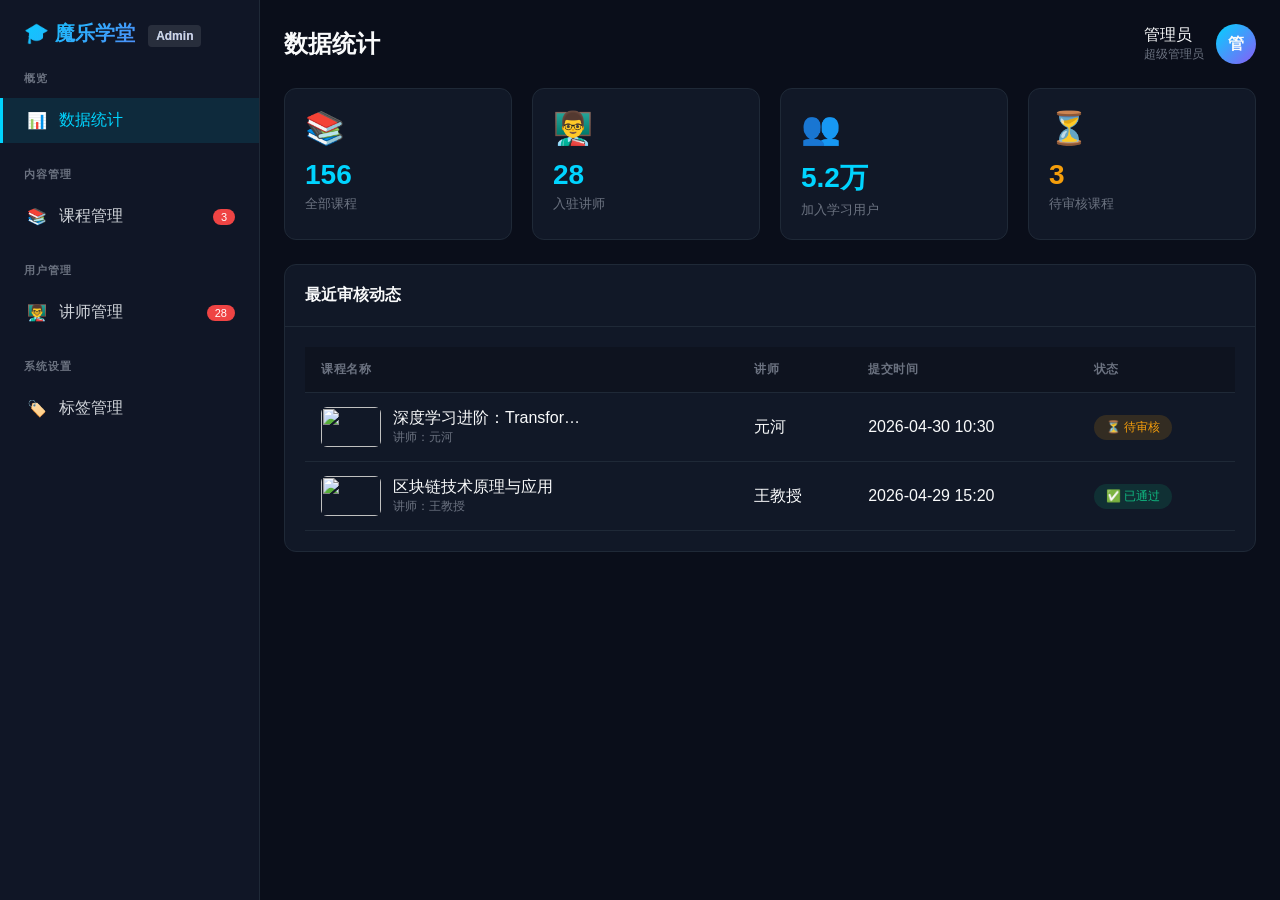
==== admin.html @ 88fbdd55 "Add files via upload" ====
<!DOCTYPE html>
<html lang="zh-CN">
<head>
    <meta charset="UTF-8">
    <meta name="viewport" content="width=device-width, initial-scale=1.0">
    <title>魔乐学堂 - 后台管理系统</title>
    <style>
        :root {
            --dark-bg: #0a0e1a;
            --dark-card: #111827;
            --dark-border: #1f2937;
            --text-primary: #f9fafb;
            --text-secondary: #d1d5db;
            --text-muted: #6b7280;
            --primary-color: #00d4ff;
            --gradient-primary: linear-gradient(135deg, #00d4ff 0%, #8b5cf6 100%);
            --danger-color: #ef4444;
            --warning-color: #f59e0b;
            --success-color: #10b981;
        }

        * { margin: 0; padding: 0; box-sizing: border-box; }
        body { font-family: -apple-system, BlinkMacSystemFont, 'Segoe UI', Roboto, sans-serif; background: var(--dark-bg); color: var(--text-primary); min-height: 100vh; }

        .admin-layout { display: flex; min-height: 100vh; }
        .sidebar { width: 260px; background: rgba(17, 24, 39, 0.95); border-right: 1px solid var(--dark-border); padding: 20px 0; position: fixed; height: 100vh; overflow-y: auto; }
        .logo { font-size: 20px; font-weight: 700; background: var(--gradient-primary); -webkit-background-clip: text; -webkit-text-fill-color: transparent; padding: 0 24px; margin-bottom: 24px; }
        .logo span { font-size: 12px; background: rgba(255, 255, 255, 0.1); padding: 4px 8px; border-radius: 4px; margin-left: 8px; -webkit-text-fill-color: var(--text-secondary); }

        .nav-section { margin-bottom: 24px; }
        .nav-title { font-size: 11px; font-weight: 600; color: var(--text-muted); text-transform: uppercase; letter-spacing: 1px; padding: 0 24px; margin-bottom: 12px; }
        .nav-item { display: flex; align-items: center; gap: 12px; padding: 12px 24px; color: var(--text-secondary); cursor: pointer; transition: all 0.3s; border-left: 3px solid transparent; }
        .nav-item:hover { background: rgba(0, 212, 255, 0.05); color: var(--primary-color); }
        .nav-item.active { background: rgba(0, 212, 255, 0.1); color: var(--primary-color); border-left-color: var(--primary-color); }
        .nav-item .badge { background: var(--danger-color); color: #fff; font-size: 11px; padding: 2px 8px; border-radius: 10px; margin-left: auto; }

        .main-content { flex: 1; margin-left: 260px; padding: 24px; }
        .admin-header { display: flex; justify-content: space-between; align-items: center; margin-bottom: 24px; flex-wrap: wrap; gap: 16px; }
        .page-title { font-size: 24px; font-weight: 600; }
        .admin-info { display: flex; align-items: center; gap: 12px; }
        .admin-avatar { width: 40px; height: 40px; background: var(--gradient-primary); border-radius: 50%; display: flex; align-items: center; justify-content: center; font-weight: 600; }

        .card { background: var(--dark-card); border-radius: 12px; border: 1px solid var(--dark-border); overflow: hidden; margin-bottom: 24px; }
        .card-header { display: flex; justify-content: space-between; align-items: center; padding: 20px; border-bottom: 1px solid var(--dark-border); flex-wrap: wrap; gap: 16px; }
        .card-title { font-size: 16px; font-weight: 600; }

        .tabs { display: flex; gap: 4px; background: rgba(0, 0, 0, 0.2); padding: 4px; border-radius: 10px; }
        .tab { padding: 10px 20px; border-radius: 8px; font-size: 14px; font-weight: 500; cursor: pointer; transition: all 0.3s; color: var(--text-secondary); }
        .tab:hover { color: var(--text-primary); }
        .tab.active { background: var(--gradient-primary); color: #fff; }

        .search-bar { display: flex; gap: 12px; margin-bottom: 20px; flex-wrap: wrap; }
        .search-input { flex: 1; min-width: 200px; display: flex; background: rgba(255, 255, 255, 0.05); border: 1px solid var(--dark-border); border-radius: 8px; padding: 10px 16px; }
        .search-input input { flex: 1; background: transparent; border: none; color: var(--text-primary); font-size: 14px; outline: none; }
        .filter-select { background: #000; border: 1px solid var(--dark-border); border-radius: 8px; padding: 10px 16px; color: var(--text-primary); font-size: 14px; cursor: pointer; min-width: 120px; }

        .table-container { overflow-x: auto; }
        table { width: 100%; border-collapse: collapse; }
        th, td { padding: 14px 16px; text-align: left; border-bottom: 1px solid var(--dark-border); }
        th { font-size: 12px; font-weight: 600; color: var(--text-muted); text-transform: uppercase; letter-spacing: 0.5px; background: rgba(0, 0, 0, 0.2); }
        tr:hover { background: rgba(0, 212, 255, 0.03); }

        .course-info, .instructor-info { display: flex; align-items: center; gap: 12px; }
        .course-thumb, .instructor-thumb { width: 60px; height: 40px; border-radius: 6px; object-fit: cover; }
        .instructor-thumb { width: 50px; height: 50px; border-radius: 50%; }
        .course-title, .instructor-name { font-weight: 500; max-width: 200px; overflow: hidden; text-overflow: ellipsis; white-space: nowrap; }

        .status-badge { display: inline-flex; align-items: center; gap: 6px; padding: 4px 12px; border-radius: 20px; font-size: 12px; font-weight: 500; }
        .status-badge.pending { background: rgba(245, 158, 11, 0.15); color: var(--warning-color); }
        .status-badge.approved { background: rgba(16, 185, 129, 0.15); color: var(--success-color); }
        .status-badge.rejected { background: rgba(239, 68, 68, 0.15); color: var(--danger-color); }
        .status-badge.active { background: rgba(16, 185, 129, 0.15); color: var(--success-color); }
        .status-badge.inactive { background: rgba(107, 114, 128, 0.15); color: var(--text-muted); }

        .btn { padding: 8px 16px; border-radius: 6px; border: none; cursor: pointer; font-size: 13px; font-weight: 500; transition: all 0.3s; }
        .btn-primary { background: var(--gradient-primary); color: #fff; }
        .btn-success { background: rgba(16, 185, 129, 0.15); color: var(--success-color); }
        .btn-danger { background: rgba(239, 68, 68, 0.15); color: var(--danger-color); }
        .btn-secondary { background: rgba(255, 255, 255, 0.1); color: var(--text-secondary); }
        .action-btns { display: flex; gap: 8px; flex-wrap: wrap; }

        .modal-overlay { display: none; position: fixed; top: 0; left: 0; right: 0; bottom: 0; background: rgba(0, 0, 0, 0.7); backdrop-filter: blur(4px); z-index: 1000; align-items: center; justify-content: center; }
        .modal-overlay.show { display: flex; }
        .modal { background: var(--dark-card); border-radius: 16px; border: 1px solid var(--dark-border); width: 90%; max-width: 600px; max-height: 85vh; overflow-y: auto; }
        .modal-header { display: flex; justify-content: space-between; align-items: center; padding: 20px 24px; border-bottom: 1px solid var(--dark-border); }
        .modal-header h3 { font-size: 18px; font-weight: 600; }
        .modal-close { background: none; border: none; color: var(--text-muted); font-size: 20px; cursor: pointer; }
        .modal-body { padding: 24px; }
        .modal-footer { display: flex; justify-content: flex-end; gap: 12px; padding: 20px 24px; border-top: 1px solid var(--dark-border); }

        .form-group { margin-bottom: 20px; }
        .form-label { display: block; font-size: 13px; font-weight: 500; color: var(--text-secondary); margin-bottom: 8px; }
        .form-input { width: 100%; background: rgba(255, 255, 255, 0.05); border: 1px solid var(--dark-border); border-radius: 8px; padding: 12px 16px; color: var(--text-primary); font-size: 14px; }
        .form-input:focus { outline: none; border-color: var(--primary-color); }
        textarea.form-input { resize: vertical; min-height: 100px; }

        .tag { display: inline-flex; align-items: center; gap: 6px; padding: 6px 12px; background: rgba(0, 212, 255, 0.1); border: 1px solid rgba(0, 212, 255, 0.3); border-radius: 20px; font-size: 12px; color: var(--primary-color); }

        .category-tree { margin-top: 16px; }
        .category-item { padding: 12px; background: rgba(0, 0, 0, 0.2); border-radius: 8px; margin-bottom: 8px; }
        .category-header { display: flex; justify-content: space-between; align-items: center; margin-bottom: 8px; }
        .category-name { font-weight: 600; }
        .subtags-list { display: flex; flex-wrap: wrap; gap: 8px; }
        .subtag { padding: 4px 10px; background: rgba(0, 212, 255, 0.1); border-radius: 4px; font-size: 12px; cursor: pointer; }
        .add-subtag { padding: 4px 10px; border: 1px dashed var(--dark-border); border-radius: 4px; font-size: 12px; cursor: pointer; color: var(--text-muted); }

        .pagination { display: flex; justify-content: space-between; align-items: center; padding: 16px 20px; border-top: 1px solid var(--dark-border); flex-wrap: wrap; gap: 12px; }
        .pagination-btns { display: flex; gap: 8px; }
        .page-btn { padding: 8px 12px; background: rgba(255, 255, 255, 0.05); border: 1px solid var(--dark-border); border-radius: 6px; color: var(--text-secondary); cursor: pointer; }
        .page-btn.active { background: var(--gradient-primary); border-color: transparent; color: #fff; }

        .toast { position: fixed; bottom: 24px; right: 24px; padding: 16px 24px; background: var(--dark-card); border: 1px solid var(--dark-border); border-radius: 10px; display: none; z-index: 2000; }
        .toast.show { display: block; }
        .toast.success { border-color: var(--success-color); }
        .toast.error { border-color: var(--danger-color); }

        .content-section { display: none; }
        .content-section.active { display: block; }

        .searchable-select { position: relative; }
        .select-options { position: absolute; top: calc(100% + 4px); left: 0; right: 0; background: var(--dark-card); border: 1px solid var(--dark-border); border-radius: 8px; max-height: 200px; overflow-y: auto; z-index: 10; }
        .option-item { padding: 10px 16px; cursor: pointer; transition: background 0.2s; }
        .option-item:hover { background: rgba(0, 212, 255, 0.1); }

        @media (max-width: 768px) {
            .sidebar { width: 100%; position: relative; height: auto; }
            .main-content { margin-left: 0; }
            .admin-layout { flex-direction: column; }
        }
    </style>
</head>
<body>
    <div class="admin-layout">
        <aside class="sidebar">
            <div class="logo">🎓 魔乐学堂 <span>Admin</span></div>
            
            <nav class="nav-section">
                <div class="nav-title">概览</div>
                <div class="nav-item active" onclick="showSection('dashboard')"><span>📊</span><span>数据统计</span></div>
            </nav>

            <nav class="nav-section">
                <div class="nav-title">内容管理</div>
                <div class="nav-item" onclick="showSection('courses')"><span>📚</span><span>课程管理</span><span class="badge">3</span></div>
            </nav>

            <nav class="nav-section">
                <div class="nav-title">用户管理</div>
                <div class="nav-item" onclick="showSection('instructors')"><span>👨‍🏫</span><span>讲师管理</span><span class="badge">28</span></div>
            </nav>

            <nav class="nav-section">
                <div class="nav-title">系统设置</div>
                <div class="nav-item" onclick="showSection('tags')"><span>🏷️</span><span>标签管理</span></div>
            </nav>
        </aside>

        <main class="main-content">
            <header class="admin-header">
                <h1 class="page-title" id="pageTitle">数据统计</h1>
                <div class="admin-info">
                    <div>
                        <div style="font-weight: 500;">管理员</div>
                        <div style="font-size: 12px; color: var(--text-muted);">超级管理员</div>
                    </div>
                    <div class="admin-avatar">管</div>
                </div>
            </header>

            <!-- Dashboard -->
            <div class="content-section active" id="section-dashboard">
                <div style="display: grid; grid-template-columns: repeat(auto-fit, minmax(200px, 1fr)); gap: 20px; margin-bottom: 24px;">
                    <div style="background: var(--dark-card); border-radius: 12px; border: 1px solid var(--dark-border); padding: 20px;">
                        <div style="font-size: 32px; margin-bottom: 12px;">📚</div>
                        <div style="font-size: 28px; font-weight: 700; color: var(--primary-color);">156</div>
                        <div style="font-size: 13px; color: var(--text-muted); margin-top: 4px;">全部课程</div>
                    </div>
                    <div style="background: var(--dark-card); border-radius: 12px; border: 1px solid var(--dark-border); padding: 20px;">
                        <div style="font-size: 32px; margin-bottom: 12px;">👨‍🏫</div>
                        <div style="font-size: 28px; font-weight: 700; color: var(--primary-color);">28</div>
                        <div style="font-size: 13px; color: var(--text-muted); margin-top: 4px;">入驻讲师</div>
                    </div>
                    <div style="background: var(--dark-card); border-radius: 12px; border: 1px solid var(--dark-border); padding: 20px;">
                        <div style="font-size: 32px; margin-bottom: 12px;">👥</div>
                        <div style="font-size: 28px; font-weight: 700; color: var(--primary-color);">5.2万</div>
                        <div style="font-size: 13px; color: var(--text-muted); margin-top: 4px;">加入学习用户</div>
                    </div>
                    <div style="background: var(--dark-card); border-radius: 12px; border: 1px solid var(--dark-border); padding: 20px;">
                        <div style="font-size: 32px; margin-bottom: 12px;">⏳</div>
                        <div style="font-size: 28px; font-weight: 700; color: var(--warning-color);">3</div>
                        <div style="font-size: 13px; color: var(--text-muted); margin-top: 4px;">待审核课程</div>
                    </div>
                </div>

                <div class="card">
                    <div class="card-header"><h3 class="card-title">最近审核动态</h3></div>
                    <div style="padding: 20px;">
                        <div class="table-container">
                            <table>
                                <thead><tr><th>课程名称</th><th>讲师</th><th>提交时间</th><th>状态</th></tr></thead>
                                <tbody>
                                    <tr>
                                        <td><div class="course-info"><img src="https://images.unsplash.com/photo-1677442136019-21780ecad903?w=120&h=80&fit=crop" class="course-thumb"><div><div class="course-title">深度学习进阶：Transformer架构详解</div><div style="font-size: 12px; color: var(--text-muted);">讲师：元河</div></div></div></td>
                                        <td>元河</td><td>2026-04-30 10:30</td><td><span class="status-badge pending">⏳ 待审核</span></td>
                                    </tr>
                                    <tr>
                                        <td><div class="course-info"><img src="https://images.unsplash.com/photo-1526374965328-7f61d4dc18c5?w=120&h=80&fit=crop" class="course-thumb"><div><div class="course-title">区块链技术原理与应用</div><div style="font-size: 12px; color: var(--text-muted);">讲师：王教授</div></div></div></td>
                                        <td>王教授</td><td>2026-04-29 15:20</td><td><span class="status-badge approved">✅ 已通过</span></td>
                                    </tr>
                                </tbody>
                            </table>
                        </div>
                    </div>
                </div>
            </div>

            <!-- Courses Management with Review -->
            <div class="content-section" id="section-courses">
                <div class="card">
                    <div class="card-header">
                        <h3 class="card-title">课程管理</h3>
                        <div class="tabs">
                            <div class="tab active" onclick="switchCourseTab(this, 'all')">全部 (156)</div>
                            <div class="tab" onclick="switchCourseTab(this, 'pending')">待审核 (3)</div>
                            <div class="tab" onclick="switchCourseTab(this, 'approved')">已通过</div>
                            <div class="tab" onclick="switchCourseTab(this, 'rejected')">未通过</div>
                        </div>
                    </div>
                    <div style="padding: 20px;">
                        <div class="search-bar">
                            <div class="search-input"><input type="text" placeholder="搜索课程名称或讲师..."><span>🔍</span></div>
                            <select class="filter-select"><option>全部类型</option><option>视频课程</option><option>文本课程</option></select>
                            <select class="filter-select"><option>全部状态</option><option>待审核</option><option>已通过</option><option>已发布</option><option>已下架</option></select>
                        </div>

                        <div class="table-container">
                            <table>
                                <thead>
                                    <tr><th>课程信息</th><th>讲师</th><th>类型</th><th>价格</th><th>状态</th><th>提交/更新时间</th><th>操作</th></tr>
                                </thead>
                                <tbody id="coursesTable">
                                    <tr>
                                        <td><div class="course-info"><img src="https://images.unsplash.com/photo-1677442136019-21780ecad903?w=120&h=80&fit=crop" class="course-thumb"><div><div class="course-title">深度学习进阶：Transformer架构详解</div><div style="font-size: 12px; color: var(--text-muted);">12课时 · 约8小时</div></div></div></td>
                                        <td>元河</td><td>视频课程</td><td>¥199</td><td><span class="status-badge pending">⏳ 待审核</span></td><td>2026-04-30 10:30</td>
                                        <td>
                                            <div class="action-btns">
                                                <button class="btn btn-success" onclick="approveCourse(this)">通过</button>
                                                <button class="btn btn-danger" onclick="showRejectModal(this)">拒绝</button>
                                                <button class="btn btn-secondary" onclick="showEditCourseModal()">编辑</button>
                                            </div>
                                        </td>
                                    </tr>
                                    <tr>
                                        <td><div class="course-info"><img src="https://images.unsplash.com/photo-1639762681485-074b7f938ba0?w=120&h=80&fit=crop" class="course-thumb"><div><div class="course-title">分布式系统设计</div><div style="font-size: 12px; color: var(--text-muted);">8课时 · 约15小时</div></div></div></td>
                                        <td>王教授</td><td>视频课程</td><td>¥149</td><td><span class="status-badge pending">⏳ 待审核</span></td><td>2026-04-30 09:15</td>
                                        <td>
                                            <div class="action-btns">
                                                <button class="btn btn-success" onclick="approveCourse(this)">通过</button>
                                                <button class="btn btn-danger" onclick="showRejectModal(this)">拒绝</button>
                                                <button class="btn btn-secondary" onclick="showEditCourseModal()">编辑</button>
                                            </div>
                                        </td>
                                    </tr>
                                    <tr>
                                        <td><div class="course-info"><img src="https://images.unsplash.com/photo-1526374965328-7f61d4dc18c5?w=120&h=80&fit=crop" class="course-thumb"><div><div class="course-title">区块链技术原理与应用</div><div style="font-size: 12px; color: var(--text-muted);">8课时 · 约8小时</div></div></div></td>
                                        <td>王教授</td><td>视频课程</td><td>¥99</td><td><span class="status-badge active">已发布</span></td><td>2026-04-29 15:20</td>
                                        <td>
                                            <div class="action-btns">
                                                <button class="btn btn-secondary" onclick="showEditCourseModal()">编辑</button>
                                                <button class="btn btn-danger" onclick="deleteCourse()">下架</button>
                                            </div>
                                        </td>
                                    </tr>
                                    <tr>
                                        <td><div class="course-info"><img src="https://images.unsplash.com/photo-1677442136019-21780ecad903?w=120&h=80&fit=crop" class="course-thumb"><div><div class="course-title">深度学习基础：神经网络入门到实践</div><div style="font-size: 12px; color: var(--text-muted);">12课时 · 约4小时</div></div></div></td>
                                        <td>元河</td><td>视频课程</td><td>免费</td><td><span class="status-badge active">已发布</span></td><td>2026-04-28 14:30</td>
                                        <td>
                                            <div class="action-btns">
                                                <button class="btn btn-secondary" onclick="showEditCourseModal()">编辑</button>
                                                <button class="btn btn-danger" onclick="deleteCourse()">下架</button>
                                            </div>
                                        </td>
                                    </tr>
                                    <tr>
                                        <td><div class="course-info"><img src="https://images.unsplash.com/photo-1639762681485-074b7f938ba0?w=120&h=80&fit=crop" class="course-thumb"><div><div class="course-title">智能合约开发实战</div><div style="font-size: 12px; color: var(--text-muted);">12课时 · 约12小时</div></div></div></td>
                                        <td>李明</td><td>视频课程</td><td>¥129</td><td><span class="status-badge rejected">❌ 未通过</span></td><td>2026-04-29 09:15</td>
                                        <td>
                                            <div class="action-btns">
                                                <button class="btn btn-success" onclick="approveCourse(this)">通过</button>
                                                <button class="btn btn-secondary" onclick="showEditCourseModal()">编辑</button>
                                            </div>
                                        </td>
                                    </tr>
                                    <tr>
                                        <td><div class="course-info"><img src="https://images.unsplash.com/photo-1526374965328-7f61d4dc18c5?w=120&h=80&fit=crop" class="course-thumb"><div><div class="course-title">Python机器学习实战</div><div style="font-size: 12px; color: var(--text-muted);">15课时 · 约10小时</div></div></div></td>
                                        <td>张老师</td><td>视频课程</td><td>¥169</td><td><span class="status-badge active">已发布</span></td><td>2026-04-27 16:45</td>
                                        <td>
                                            <div class="action-btns">
                                                <button class="btn btn-secondary" onclick="showEditCourseModal()">编辑</button>
                                                <button class="btn btn-danger" onclick="deleteCourse()">下架</button>
                                            </div>
                                        </td>
                                    </tr>
                                    <tr>
                                        <td><div class="course-info"><img src="https://images.unsplash.com/photo-1677442136019-21780ecad903?w=120&h=80&fit=crop" class="course-thumb"><div><div class="course-title">NLP自然语言处理入门</div><div style="font-size: 12px; color: var(--text-muted);">10课时 · 约6小时</div></div></div></td>
                                        <td>陈博士</td><td>视频课程</td><td>¥139</td><td><span class="status-badge active">已发布</span></td><td>2026-04-26 11:20</td>
                                        <td>
                                            <div class="action-btns">
                                                <button class="btn btn-secondary" onclick="showEditCourseModal()">编辑</button>
                                                <button class="btn btn-danger" onclick="deleteCourse()">下架</button>
                                            </div>
                                        </td>
                                    </tr>
                                    <tr>
                                        <td><div class="course-info"><img src="https://images.unsplash.com/photo-1639762681485-074b7f938ba0?w=120&h=80&fit=crop" class="course-thumb"><div><div class="course-title">数据挖掘与分析</div><div style="font-size: 12px; color: var(--text-muted);">8课时 · 约5小时</div></div></div></td>
                                        <td>刘教授</td><td>文本课程</td><td>¥79</td><td><span class="status-badge active">已发布</span></td><td>2026-04-25 09:30</td>
                                        <td>
                                            <div class="action-btns">
                                                <button class="btn btn-secondary" onclick="showEditCourseModal()">编辑</button>
                                                <button class="btn btn-danger" onclick="deleteCourse()">下架</button>
                                            </div>
                                        </td>
                                    </tr>
                                    <tr>
                                        <td><div class="course-info"><img src="https://images.unsplash.com/photo-1526374965328-7f61d4dc18c5?w=120&h=80&fit=crop" class="course-thumb"><div><div class="course-title">深度学习框架PyTorch详解</div><div style="font-size: 12px; color: var(--text-muted);">14课时 · 约12小时</div></div></div></td>
                                        <td>赵讲师</td><td>视频课程</td><td>¥189</td><td><span class="status-badge pending">⏳ 待审核</span></td><td>2026-04-24 14:00</td>
                                        <td>
                                            <div class="action-btns">
                                                <button class="btn btn-success" onclick="approveCourse(this)">通过</button>
                                                <button class="btn btn-danger" onclick="showRejectModal(this)">拒绝</button>
                                                <button class="btn btn-secondary" onclick="showEditCourseModal()">编辑</button>
                                            </div>
                                        </td>
                                    </tr>
                                    <tr>
                                        <td><div class="course-info"><img src="https://images.unsplash.com/photo-1677442136019-21780ecad903?w=120&h=80&fit=crop" class="course-thumb"><div><div class="course-title">计算机视觉实战：图像识别</div><div style="font-size: 12px; color: var(--text-muted);">12课时 · 约8小时</div></div></div></td>
                                        <td>孙博士</td><td>视频课程</td><td>¥159</td><td><span class="status-badge active">已发布</span></td><td>2026-04-23 10:15</td>
                                        <td>
                                            <div class="action-btns">
                                                <button class="btn btn-secondary" onclick="showEditCourseModal()">编辑</button>
                                                <button class="btn btn-danger" onclick="deleteCourse()">下架</button>
                                            </div>
                                        </td>
                                    </tr>
                                    <tr>
                                        <td><div class="course-info"><img src="https://images.unsplash.com/photo-1639762681485-074b7f938ba0?w=120&h=80&fit=crop" class="course-thumb"><div><div class="course-title">AI大模型应用开发</div><div style="font-size: 12px; color: var(--text-muted);">16课时 · 约15小时</div></div></div></td>
                                        <td>周老师</td><td>视频课程</td><td>¥229</td><td><span class="status-badge pending">⏳ 待审核</span></td><td>2026-04-22 16:30</td>
                                        <td>
                                            <div class="action-btns">
                                                <button class="btn btn-success" onclick="approveCourse(this)">通过</button>
                                                <button class="btn btn-danger" onclick="showRejectModal(this)">拒绝</button>
                                                <button class="btn btn-secondary" onclick="showEditCourseModal()">编辑</button>
                                            </div>
                                        </td>
                                    </tr>
                                    <tr>
                                        <td><div class="course-info"><img src="https://images.unsplash.com/photo-1526374965328-7f61d4dc18c5?w=120&h=80&fit=crop" class="course-thumb"><div><div class="course-title">云计算与边缘计算</div><div style="font-size: 12px; color: var(--text-muted);">10课时 · 约7小时</div></div></div></td>
                                        <td>吴教授</td><td>文本课程</td><td>¥99</td><td><span class="status-badge active">已发布</span></td><td>2026-04-21 11:45</td>
                                        <td>
                                            <div class="action-btns">
                                                <button class="btn btn-secondary" onclick="showEditCourseModal()">编辑</button>
                                                <button class="btn btn-danger" onclick="deleteCourse()">下架</button>
                                            </div>
                                        </td>
                                    </tr>
                                </tbody>
                            </table>
                        </div>

                        <div class="pagination">
                            <div style="font-size: 13px; color: var(--text-muted);">显示 1-5 条，共 156 条</div>
                            <div class="pagination-btns">
                                <button class="page-btn">«</button>
                                <button class="page-btn active">1</button>
                                <button class="page-btn">2</button>
                                <button class="page-btn">3</button>
                                <button class="page-btn">»</button>
                            </div>
                        </div>
                    </div>
                </div>
            </div>

            <!-- Instructor Management -->
            <div class="content-section" id="section-instructors">
                <div class="card">
                    <div class="card-header">
                        <h3 class="card-title">讲师管理</h3>
                        <button class="btn btn-primary" onclick="showAddInstructorModal()">+ 添加讲师</button>
                    </div>
                    <div style="padding: 20px;">
                        <div class="search-bar">
                            <div class="search-input"><input type="text" placeholder="搜索讲师名称..."><span>🔍</span></div>
                            <select class="filter-select"><option>全部状态</option><option>已认证</option><option>未认证</option></select>
                        </div>

                        <div class="table-container">
                            <table>
                                <thead>
                                    <tr><th>讲师用户名</th><th>职位</th><th>简介</th><th>课程数</th><th>学员数</th><th>总播放量</th><th>状态</th><th>操作</th></tr>
                                </thead>
                                <tbody>
                                    <tr>
                                        <td><div class="instructor-info"><div style="width: 50px; height: 50px; background: linear-gradient(135deg, #00d4ff 0%, #7c3aed 100%); border-radius: 50%; display: flex; align-items: center; justify-content: center; font-weight: 600;">元</div><div><div class="instructor-name">元河</div><div style="font-size: 12px; color: var(--text-muted);">⭐ 明星讲师</div></div></div></td>
                                        <td>北京大学人工智能研究院研究员</td><td style="max-width: 200px; overflow: hidden; text-overflow: ellipsis; white-space: nowrap;">深耕AI教育领域二十年，培养了数万名优秀AI工程师</td><td>12</td><td>4.2万</td><td>120万</td><td><span class="status-badge active">已认证</span></td>
                                        <td>
                                            <div class="action-btns">
                                                <button class="btn btn-secondary" onclick="editInstructor('元河')">编辑</button>
                                                <button class="btn btn-danger" onclick="removeInstructor('元河')">移除</button>
                                                <button class="btn btn-secondary" onclick="viewInstructorDetail()">详情</button>
                                            </div>
                                        </td>
                                    </tr>
                                    <tr>
                                        <td><div class="instructor-info"><div style="width: 50px; height: 50px; background: linear-gradient(135deg, #E74C3C 0%, #ee5a24 100%); border-radius: 50%; display: flex; align-items: center; justify-content: center; font-weight: 600;">王</div><div><div class="instructor-name">王教授</div><div style="font-size: 12px; color: var(--text-muted);">⭐ 明星讲师</div></div></div></td>
                                        <td>清华大学区块链研究中心教授</td><td style="max-width: 200px; overflow: hidden; text-overflow: ellipsis; white-space: nowrap;">主要从事区块链、分布式系统、密码学等领域的研究工作</td><td>28</td><td>5.6万</td><td>200万</td><td><span class="status-badge active">已认证</span></td>
                                        <td>
                                            <div class="action-btns">
                                                <button class="btn btn-secondary" onclick="editInstructor('王教授')">编辑</button>
                                                <button class="btn btn-danger" onclick="removeInstructor('王教授')">移除</button>
                                                <button class="btn btn-secondary" onclick="viewInstructorDetail()">详情</button>
                                            </div>
                                        </td>
                                    </tr>
                                    <tr>
                                        <td><div class="instructor-info"><div style="width: 50px; height: 50px; background: linear-gradient(135deg, #9B59B6 0%, #8e44ad 100%); border-radius: 50%; display: flex; align-items: center; justify-content: center; font-weight: 600;">李</div><div><div class="instructor-name">李明</div><div style="font-size: 12px; color: var(--text-muted);">普通讲师</div></div></div></td>
                                        <td>阿里巴巴达摩院算法专家</td><td style="max-width: 200px; overflow: hidden; text-overflow: ellipsis; white-space: nowrap;">专注于多模态学习和计算机视觉领域</td><td>15</td><td>3.2万</td><td>80万</td><td><span class="status-badge active">已认证</span></td>
                                        <td>
                                            <div class="action-btns">
                                                <button class="btn btn-secondary" onclick="editInstructor('李明')">编辑</button>
                                                <button class="btn btn-danger" onclick="removeInstructor('李明')">移除</button>
                                                <button class="btn btn-secondary" onclick="viewInstructorDetail()">详情</button>
                                            </div>
                                        </td>
                                    </tr>
                                    <tr>
                                        <td><div class="instructor-info"><div style="width: 50px; height: 50px; background: linear-gradient(135deg, #27AE60 0%, #2ecc71 100%); border-radius: 50%; display: flex; align-items: center; justify-content: center; font-weight: 600;">张</div><div><div class="instructor-name">张老师</div><div style="font-size: 12px; color: var(--text-muted);">普通讲师</div></div></div></td>
                                        <td>字节跳动AI实验室高级研究员</td><td style="max-width: 200px; overflow: hidden; text-overflow: ellipsis; white-space: nowrap;">专注于推荐系统和深度学习优化</td><td>8</td><td>2.1万</td><td>65万</td><td><span class="status-badge active">已认证</span></td>
                                        <td>
                                            <div class="action-btns">
                                                <button class="btn btn-secondary" onclick="editInstructor('张老师')">编辑</button>
                                                <button class="btn btn-danger" onclick="removeInstructor('张老师')">移除</button>
                                                <button class="btn btn-secondary" onclick="viewInstructorDetail()">详情</button>
                                            </div>
                                        </td>
                                    </tr>
                                    <tr>
                                        <td><div class="instructor-info"><div style="width: 50px; height: 50px; background: linear-gradient(135deg, #F39C12 0%, #f1c40f 100%); border-radius: 50%; display: flex; align-items: center; justify-content: center; font-weight: 600;">陈</div><div><div class="instructor-name">陈博士</div><div style="font-size: 12px; color: var(--text-muted);">⭐ 明星讲师</div></div></div></td>
                                        <td>腾讯AI Lab首席科学家</td><td style="max-width: 200px; overflow: hidden; text-overflow: ellipsis; white-space: nowrap;">在自然语言处理领域发表论文50余篇</td><td>22</td><td>4.8万</td><td>150万</td><td><span class="status-badge active">已认证</span></td>
                                        <td>
                                            <div class="action-btns">
                                                <button class="btn btn-secondary" onclick="editInstructor('陈博士')">编辑</button>
                                                <button class="btn btn-danger" onclick="removeInstructor('陈博士')">移除</button>
                                                <button class="btn btn-secondary" onclick="viewInstructorDetail()">详情</button>
                                            </div>
                                        </td>
                                    </tr>
                                    <tr>
                                        <td><div class="instructor-info"><div style="width: 50px; height: 50px; background: linear-gradient(135deg, #3498DB 0%, #2980b9 100%); border-radius: 50%; display: flex; align-items: center; justify-content: center; font-weight: 600;">刘</div><div><div class="instructor-name">刘教授</div><div style="font-size: 12px; color: var(--text-muted);">⭐ 明星讲师</div></div></div></td>
                                        <td>复旦大学计算机学院教授</td><td style="max-width: 200px; overflow: hidden; text-overflow: ellipsis; white-space: nowrap;">从事数据挖掘和机器学习研究十余年</td><td>18</td><td>3.5万</td><td>110万</td><td><span class="status-badge active">已认证</span></td>
                                        <td>
                                            <div class="action-btns">
                                                <button class="btn btn-secondary" onclick="editInstructor('刘教授')">编辑</button>
                                                <button class="btn btn-danger" onclick="removeInstructor('刘教授')">移除</button>
                                                <button class="btn btn-secondary" onclick="viewInstructorDetail()">详情</button>
                                            </div>
                                        </td>
                                    </tr>
                                    <tr>
                                        <td><div class="instructor-info"><div style="width: 50px; height: 50px; background: linear-gradient(135deg, #9B59B6 0%, #8e44ad 100%); border-radius: 50%; display: flex; align-items: center; justify-content: center; font-weight: 600;">赵</div><div><div class="instructor-name">赵讲师</div><div style="font-size: 12px; color: var(--text-muted);">普通讲师</div></div></div></td>
                                        <td>华为云AI技术专家</td><td style="max-width: 200px; overflow: hidden; text-overflow: ellipsis; white-space: nowrap;">专注于云原生AI应用开发</td><td>10</td><td>1.8万</td><td>45万</td><td><span class="status-badge active">已认证</span></td>
                                        <td>
                                            <div class="action-btns">
                                                <button class="btn btn-secondary" onclick="editInstructor('赵讲师')">编辑</button>
                                                <button class="btn btn-danger" onclick="removeInstructor('赵讲师')">移除</button>
                                                <button class="btn btn-secondary" onclick="viewInstructorDetail()">详情</button>
                                            </div>
                                        </td>
                                    </tr>
                                    <tr>
                                        <td><div class="instructor-info"><div style="width: 50px; height: 50px; background: linear-gradient(135deg, #E74C3C 0%, #c0392b 100%); border-radius: 50%; display: flex; align-items: center; justify-content: center; font-weight: 600;">孙</div><div><div class="instructor-name">孙博士</div><div style="font-size: 12px; color: var(--text-muted);">普通讲师</div></div></div></td>
                                        <td>浙江大学人工智能研究所副研究员</td><td style="max-width: 200px; overflow: hidden; text-overflow: ellipsis; white-space: nowrap;">研究方向为计算机视觉和图像处理</td><td>14</td><td>2.9万</td><td>78万</td><td><span class="status-badge active">已认证</span></td>
                                        <td>
                                            <div class="action-btns">
                                                <button class="btn btn-secondary" onclick="editInstructor('孙博士')">编辑</button>
                                                <button class="btn btn-danger" onclick="removeInstructor('孙博士')">移除</button>
                                                <button class="btn btn-secondary" onclick="viewInstructorDetail()">详情</button>
                                            </div>
                                        </td>
                                    </tr>
                                    <tr>
                                        <td><div class="instructor-info"><div style="width: 50px; height: 50px; background: linear-gradient(135deg, #00d4ff 0%, #0099cc 100%); border-radius: 50%; display: flex; align-items: center; justify-content: center; font-weight: 600;">周</div><div><div class="instructor-name">周老师</div><div style="font-size: 12px; color: var(--text-muted);">普通讲师</div></div></div></td>
                                        <td>美团AI平台技术负责人</td><td style="max-width: 200px; overflow: hidden; text-overflow: ellipsis; white-space: nowrap;">负责大规模AI系统架构设计</td><td>16</td><td>3.1万</td><td>92万</td><td><span class="status-badge active">已认证</span></td>
                                        <td>
                                            <div class="action-btns">
                                                <button class="btn btn-secondary" onclick="editInstructor('周老师')">编辑</button>
                                                <button class="btn btn-danger" onclick="removeInstructor('周老师')">移除</button>
                                                <button class="btn btn-secondary" onclick="viewInstructorDetail()">详情</button>
                                            </div>
                                        </td>
                                    </tr>
                                    <tr>
                                        <td><div class="instructor-info"><div style="width: 50px; height: 50px; background: linear-gradient(135deg, #27AE60 0%, #1e8449 100%); border-radius: 50%; display: flex; align-items: center; justify-content: center; font-weight: 600;">吴</div><div><div class="instructor-name">吴教授</div><div style="font-size: 12px; color: var(--text-muted);">⭐ 明星讲师</div></div></div></td>
                                        <td>上海交通大学电子信息学院教授</td><td style="max-width: 200px; overflow: hidden; text-overflow: ellipsis; white-space: nowrap;">在智能系统领域有丰富的教学经验</td><td>25</td><td>4.5万</td><td>180万</td><td><span class="status-badge active">已认证</span></td>
                                        <td>
                                            <div class="action-btns">
                                                <button class="btn btn-secondary" onclick="editInstructor('吴教授')">编辑</button>
                                                <button class="btn btn-danger" onclick="removeInstructor('吴教授')">移除</button>
                                                <button class="btn btn-secondary" onclick="viewInstructorDetail()">详情</button>
                                            </div>
                                        </td>
                                    </tr>
                                </tbody>
                            </table>
                        </div>

                        <div class="pagination">
                            <div style="font-size: 13px; color: var(--text-muted);">显示 1-10 条，共 28 条</div>
                            <div class="pagination-btns">
                                <button class="page-btn">«</button>
                                <button class="page-btn active">1</button>
                                <button class="page-btn">2</button>
                                <button class="page-btn">3</button>
                                <button class="page-btn">»</button>
                            </div>
                        </div>
                    </div>
                </div>
            </div>

            <!-- Tag Management with Categories -->
            <div class="content-section" id="section-tags">
                <div class="card">
                    <div class="card-header">
                        <h3 class="card-title">标签管理</h3>
                        <button class="btn btn-primary" onclick="showAddCategoryModal()">+ 新增分类</button>
                    </div>
                    <div style="padding: 20px;">
                        <div class="search-bar">
                            <div class="search-input"><input type="text" placeholder="搜索标签名称..."><span>🔍</span></div>
                        </div>

                        <div class="category-tree">
                            <div class="category-item">
                                <div class="category-header">
                                    <span class="category-name">🤖 人工智能</span>
                                    <div class="action-btns">
                                        <button class="btn btn-secondary" style="padding: 4px 10px; font-size: 12px;" onclick="editCategory('人工智能')">编辑</button>
                                        <button class="btn btn-danger" style="padding: 4px 10px; font-size: 12px;" onclick="deleteCategory('人工智能')">删除</button>
                                    </div>
                                </div>
                                <div class="subtags-list">
                                    <span class="subtag">深度学习</span>
                                    <span class="subtag">神经网络</span>
                                    <span class="subtag">强化学习</span>
                                    <span class="subtag">机器学习</span>
                                    <span class="add-subtag" onclick="showAddSubtagModal('人工智能')">+ 添加子标签</span>
                                </div>
                            </div>

                            <div class="category-item">
                                <div class="category-header">
                                    <span class="category-name">📝 自然语言处理</span>
                                    <div class="action-btns">
                                        <button class="btn btn-secondary" style="padding: 4px 10px; font-size: 12px;" onclick="editCategory('自然语言处理')">编辑</button>
                                        <button class="btn btn-danger" style="padding: 4px 10px; font-size: 12px;" onclick="deleteCategory('自然语言处理')">删除</button>
                                    </div>
                                </div>
                                <div class="subtags-list">
                                    <span class="subtag">NLP</span>
                                    <span class="subtag">大模型</span>
                                    <span class="subtag">Transformer</span>
                                    <span class="subtag">机器翻译</span>
                                    <span class="add-subtag" onclick="showAddSubtagModal('自然语言处理')">+ 添加子标签</span>
                                </div>
                            </div>

                            <div class="category-item">
                                <div class="category-header">
                                    <span class="category-name">⛓️ 区块链</span>
                                    <div class="action-btns">
                                        <button class="btn btn-secondary" style="padding: 4px 10px; font-size: 12px;" onclick="editCategory('区块链')">编辑</button>
                                        <button class="btn btn-danger" style="padding: 4px 10px; font-size: 12px;" onclick="deleteCategory('区块链')">删除</button>
                                    </div>
                                </div>
                                <div class="subtags-list">
                                    <span class="subtag">智能合约</span>
                                    <span class="subtag">DeFi</span>
                                    <span class="subtag">Web3</span>
                                    <span class="add-subtag" onclick="showAddSubtagModal('区块链')">+ 添加子标签</span>
                                </div>
                            </div>

                            <div class="category-item">
                                <div class="category-header">
                                    <span class="category-name">🖼️ 计算机视觉</span>
                                    <div class="action-btns">
                                        <button class="btn btn-secondary" style="padding: 4px 10px; font-size: 12px;" onclick="editCategory('计算机视觉')">编辑</button>
                                        <button class="btn btn-danger" style="padding: 4px 10px; font-size: 12px;" onclick="deleteCategory('计算机视觉')">删除</button>
                                    </div>
                                </div>
                                <div class="subtags-list">
                                    <span class="subtag">图像识别</span>
                                    <span class="subtag">目标检测</span>
                                    <span class="subtag">图像分类</span>
                                    <span class="subtag">多模态</span>
                                    <span class="add-subtag" onclick="showAddSubtagModal('计算机视觉')">+ 添加子标签</span>
                                </div>
                            </div>

                            <div class="category-item">
                                <div class="category-header">
                                    <span class="category-name">📊 数据分析</span>
                                    <div class="action-btns">
                                        <button class="btn btn-secondary" style="padding: 4px 10px; font-size: 12px;" onclick="editCategory('数据分析')">编辑</button>
                                        <button class="btn btn-danger" style="padding: 4px 10px; font-size: 12px;" onclick="deleteCategory('数据分析')">删除</button>
                                    </div>
                                </div>
                                <div class="subtags-list">
                                    <span class="subtag">数据挖掘</span>
                                    <span class="subtag">数据可视化</span>
                                    <span class="subtag">统计分析</span>
                                    <span class="add-subtag" onclick="showAddSubtagModal('数据分析')">+ 添加子标签</span>
                                </div>
                            </div>
                        </div>
                    </div>
                </div>
            </div>
        </main>
    </div>

    <!-- Add Category Modal -->
    <div class="modal-overlay" id="categoryModal">
        <div class="modal">
            <div class="modal-header"><h3 id="categoryModalTitle">新增分类</h3><button class="modal-close" onclick="closeModal('categoryModal')">✕</button></div>
            <div class="modal-body">
                <div class="form-group"><label class="form-label">分类名称</label><input type="text" class="form-input" id="categoryName" placeholder="请输入分类名称"></div>
                <div class="form-group"><label class="form-label">分类图标</label><input type="text" class="form-input" id="categoryIcon" placeholder="例如：🤖"></div>
            </div>
            <div class="modal-footer">
                <button class="btn btn-secondary" onclick="closeModal('categoryModal')">取消</button>
                <button class="btn btn-primary" onclick="saveCategory()">保存</button>
            </div>
        </div>
    </div>

    <!-- Add Subtag Modal -->
    <div class="modal-overlay" id="subtagModal">
        <div class="modal">
            <div class="modal-header"><h3>添加子标签</h3><button class="modal-close" onclick="closeModal('subtagModal')">✕</button></div>
            <div class="modal-body">
                <div class="form-group"><label class="form-label">子标签名称</label><input type="text" class="form-input" id="subtagName" placeholder="请输入子标签名称"></div>
            </div>
            <div class="modal-footer">
                <button class="btn btn-secondary" onclick="closeModal('subtagModal')">取消</button>
                <button class="btn btn-primary" onclick="saveSubtag()">保存</button>
            </div>
        </div>
    </div>

    <!-- Add Instructor Modal -->
    <div class="modal-overlay" id="instructorModal">
        <div class="modal">
            <div class="modal-header"><h3 id="instructorModalTitle">添加讲师</h3><button class="modal-close" onclick="closeModal('instructorModal')">✕</button></div>
            <div class="modal-body">
                <div class="form-group">
                    <label class="form-label">讲师用户名</label>
                    <div class="searchable-select">
                        <input type="text" class="form-input" id="instructorNameSearch" placeholder="搜索讲师用户名..." onkeyup="filterInstructorOptions()" onclick="showInstructorOptions()">
                        <div id="instructorOptions" class="select-options" style="display: none;">
                            <div class="option-item" onclick="selectInstructor('元河')">元河</div>
                            <div class="option-item" onclick="selectInstructor('王教授')">王教授</div>
                            <div class="option-item" onclick="selectInstructor('李明')">李明</div>
                            <div class="option-item" onclick="selectInstructor('张老师')">张老师</div>
                            <div class="option-item" onclick="selectInstructor('陈博士')">陈博士</div>
                            <div class="option-item" onclick="selectInstructor('刘教授')">刘教授</div>
                            <div class="option-item" onclick="selectInstructor('赵讲师')">赵讲师</div>
                            <div class="option-item" onclick="selectInstructor('孙博士')">孙博士</div>
                            <div class="option-item" onclick="selectInstructor('周老师')">周老师</div>
                            <div class="option-item" onclick="selectInstructor('吴教授')">吴教授</div>
                            <div class="option-item" onclick="selectInstructor('郑导师')">郑导师</div>
                            <div class="option-item" onclick="selectInstructor('黄博士')">黄博士</div>
                            <div class="option-item" onclick="selectInstructor('冯讲师')">冯讲师</div>
                            <div class="option-item" onclick="selectInstructor('何老师')">何老师</div>
                            <div class="option-item" onclick="selectInstructor('梁教授')">梁教授</div>
                            <div class="option-item" onclick="selectInstructor('谢导师')">谢导师</div>
                        </div>
                    </div>
                    <input type="hidden" id="instructorName" value="">
                    <div id="selectedInstructor" style="margin-top: 8px; font-size: 13px; color: var(--primary-color); display: none;"></div>
                </div>
                <div class="form-group"><label class="form-label">职位</label><input type="text" class="form-input" id="instructorPosition" placeholder="请输入职位（如：北京大学人工智能研究院研究员）"></div>
                <div class="form-group"><label class="form-label">讲师简介</label><textarea class="form-input" id="instructorBio" placeholder="请输入讲师简介"></textarea></div>
                <div class="form-group"><label class="form-label">状态</label>
                    <select class="form-input" id="instructorStatus">
                        <option value="active">已认证</option>
                        <option value="inactive">未认证</option>
                    </select>
                </div>
            </div>
            <div class="modal-footer">
                <button class="btn btn-secondary" onclick="closeModal('instructorModal')">取消</button>
                <button class="btn btn-primary" onclick="saveInstructor()">保存</button>
            </div>
        </div>
    </div>

    <!-- Edit Course Modal -->
    <div class="modal-overlay" id="editCourseModal">
        <div class="modal">
            <div class="modal-header"><h3>编辑课程</h3><button class="modal-close" onclick="closeModal('editCourseModal')">✕</button></div>
            <div class="modal-body">
                <div class="form-group"><label class="form-label">课程名称</label><input type="text" class="form-input" id="editCourseName" placeholder="请输入课程名称"></div>
                <div class="form-group"><label class="form-label">讲师</label><input type="text" class="form-input" id="editCourseInstructor" placeholder="请输入讲师姓名"></div>
                <div class="form-group"><label class="form-label">课程类型</label>
                    <select class="form-input" id="editCourseType">
                        <option>视频课程</option>
                        <option>文本课程</option>
                    </select>
                </div>
                <div class="form-group"><label class="form-label">课程价格</label><input type="text" class="form-input" id="editCoursePrice" placeholder="请输入课程价格"></div>
                <div class="form-group"><label class="form-label">课程简介</label><textarea class="form-input" id="editCourseDesc" placeholder="请输入课程简介"></textarea></div>
            </div>
            <div class="modal-footer">
                <button class="btn btn-secondary" onclick="closeModal('editCourseModal')">取消</button>
                <button class="btn btn-primary" onclick="saveCourseEdit()">保存</button>
            </div>
        </div>
    </div>

    <!-- Reject Modal -->
    <div class="modal-overlay" id="rejectModal">
        <div class="modal">
            <div class="modal-header"><h3>拒绝原因</h3><button class="modal-close" onclick="closeModal('rejectModal')">✕</button></div>
            <div class="modal-body">
                <div class="form-group"><label class="form-label">请输入拒绝原因</label><textarea class="form-input" id="rejectReason" placeholder="请详细说明拒绝原因..."></textarea></div>
            </div>
            <div class="modal-footer">
                <button class="btn btn-secondary" onclick="closeModal('rejectModal')">取消</button>
                <button class="btn btn-danger" onclick="confirmReject()">确认拒绝</button>
            </div>
        </div>
    </div>

    <div class="toast" id="toast"></div>

    <script>
        let currentRejectRow = null;
        let currentCategory = '';

        function showSection(sectionId) {
            document.querySelectorAll('.content-section').forEach(s => s.classList.remove('active'));
            document.getElementById('section-' + sectionId).classList.add('active');
            document.querySelectorAll('.nav-item').forEach(i => i.classList.remove('active'));
            event.target.closest('.nav-item').classList.add('active');
            
            const titles = {
                'dashboard': '数据统计', 'courses': '课程管理', 'instructors': '讲师管理',
                'tags': '标签管理'
            };
            document.getElementById('pageTitle').textContent = titles[sectionId] || '数据统计';
        }

        function switchCourseTab(el, tab) {
            document.querySelectorAll('#section-courses .tab').forEach(t => t.classList.remove('active'));
            el.classList.add('active');
        }

        function showAddCategoryModal() {
            document.getElementById('categoryModalTitle').textContent = '新增分类';
            document.getElementById('categoryName').value = '';
            document.getElementById('categoryIcon').value = '';
            document.getElementById('categoryModal').classList.add('show');
        }

        function editCategory(name) {
            document.getElementById('categoryModalTitle').textContent = '编辑分类';
            document.getElementById('categoryName').value = name.replace(/^[^\s]+\s*/, '');
            document.getElementById('categoryIcon').value = name.charAt(0);
            document.getElementById('categoryModal').classList.add('show');
        }

        function deleteCategory(name) {
            if (confirm('确定要删除分类 "' + name + '" 吗？')) showToast('删除成功', 'success');
        }

        function saveCategory() {
            const name = document.getElementById('categoryName').value;
            if (!name) { showToast('请输入分类名称', 'error'); return; }
            closeModal('categoryModal');
            showToast('保存成功', 'success');
        }

        function showAddSubtagModal(category) {
            currentCategory = category;
            document.getElementById('subtagName').value = '';
            document.getElementById('subtagModal').classList.add('show');
        }

        function saveSubtag() {
            const name = document.getElementById('subtagName').value;
            if (!name) { showToast('请输入子标签名称', 'error'); return; }
            closeModal('subtagModal');
            showToast('已在 "' + currentCategory + '" 下添加子标签 "' + name + '"', 'success');
        }

        function showAddInstructorModal() {
            document.getElementById('instructorModalTitle').textContent = '添加讲师';
            document.getElementById('instructorName').value = '';
            document.getElementById('instructorNameSearch').value = '';
            document.getElementById('selectedInstructor').style.display = 'none';
            document.getElementById('instructorOptions').style.display = 'none';
            document.getElementById('instructorPosition').value = '';
            document.getElementById('instructorBio').value = '';
            document.getElementById('instructorStatus').value = 'active';
            document.getElementById('instructorModal').classList.add('show');
        }

        function editInstructor(name) {
            document.getElementById('instructorModalTitle').textContent = '编辑讲师 - ' + name;
            document.getElementById('instructorName').value = name;
            document.getElementById('instructorModal').classList.add('show');
        }

        function saveInstructor() {
            const name = document.getElementById('instructorName').value;
            if (!name) { showToast('请输入讲师用户名', 'error'); return; }
            const position = document.getElementById('instructorPosition').value;
            if (!position) { showToast('请输入职位', 'error'); return; }
            closeModal('instructorModal');
            showToast('保存成功', 'success');
        }

        function approveCourse(el) {
            const row = el.closest('tr');
            showToast('课程已通过审核', 'success');
            setTimeout(() => row.remove(), 500);
        }

        function showRejectModal(el) {
            currentRejectRow = el.closest('tr');
            document.getElementById('rejectReason').value = '';
            document.getElementById('rejectModal').classList.add('show');
        }

        function confirmReject() {
            const reason = document.getElementById('rejectReason').value;
            if (!reason) { showToast('请输入拒绝原因', 'error'); return; }
            closeModal('rejectModal');
            showToast('已拒绝该课程', 'success');
            if (currentRejectRow) { currentRejectRow.remove(); currentRejectRow = null; }
        }

        function showEditCourseModal() {
            document.getElementById('editCourseName').value = '';
            document.getElementById('editCourseInstructor').value = '';
            document.getElementById('editCourseType').value = '视频课程';
            document.getElementById('editCoursePrice').value = '';
            document.getElementById('editCourseDesc').value = '';
            document.getElementById('editCourseModal').classList.add('show');
        }

        function saveCourseEdit() {
            const name = document.getElementById('editCourseName').value;
            if (!name) { showToast('请输入课程名称', 'error'); return; }
            closeModal('editCourseModal');
            showToast('课程编辑成功', 'success');
        }
        function deleteCourse() { if (confirm('确定要下架该课程吗？')) showToast('课程已下架', 'success'); }
        function viewInstructorDetail() { window.location.href = 'instructor-detail.html?instructor=元河'; }
        function removeInstructor(name) {
            if (confirm('确定要移除讲师 "' + name + '" 吗？')) {
                showToast('讲师已移除', 'success');
            }
        }

        function showInstructorOptions() {
            const optionsContainer = document.getElementById('instructorOptions');
            optionsContainer.style.display = 'block';
        }

        function filterInstructorOptions() {
            const searchText = document.getElementById('instructorNameSearch').value.toLowerCase();
            const options = document.querySelectorAll('.option-item');
            const optionsContainer = document.getElementById('instructorOptions');
            
            optionsContainer.style.display = 'block';
            options.forEach(opt => {
                opt.style.display = opt.textContent.toLowerCase().includes(searchText) ? 'block' : 'none';
            });
        }

        function selectInstructor(name) {
            document.getElementById('instructorName').value = name;
            document.getElementById('selectedInstructor').textContent = '已选择：' + name;
            document.getElementById('selectedInstructor').style.display = 'block';
            document.getElementById('instructorOptions').style.display = 'none';
            document.getElementById('instructorNameSearch').value = name;
        }

        function closeModal(modalId) { document.getElementById(modalId).classList.remove('show'); }

        function showToast(message, type = 'success') {
            const toast = document.getElementById('toast');
            toast.textContent = message;
            toast.className = 'toast show ' + type;
            setTimeout(() => toast.classList.remove('show'), 3000);
        }

        document.querySelectorAll('.modal-overlay').forEach(m => {
            m.addEventListener('click', e => { if (e.target === m) m.classList.remove('show'); });
        });
    </script>
</body>
</html>
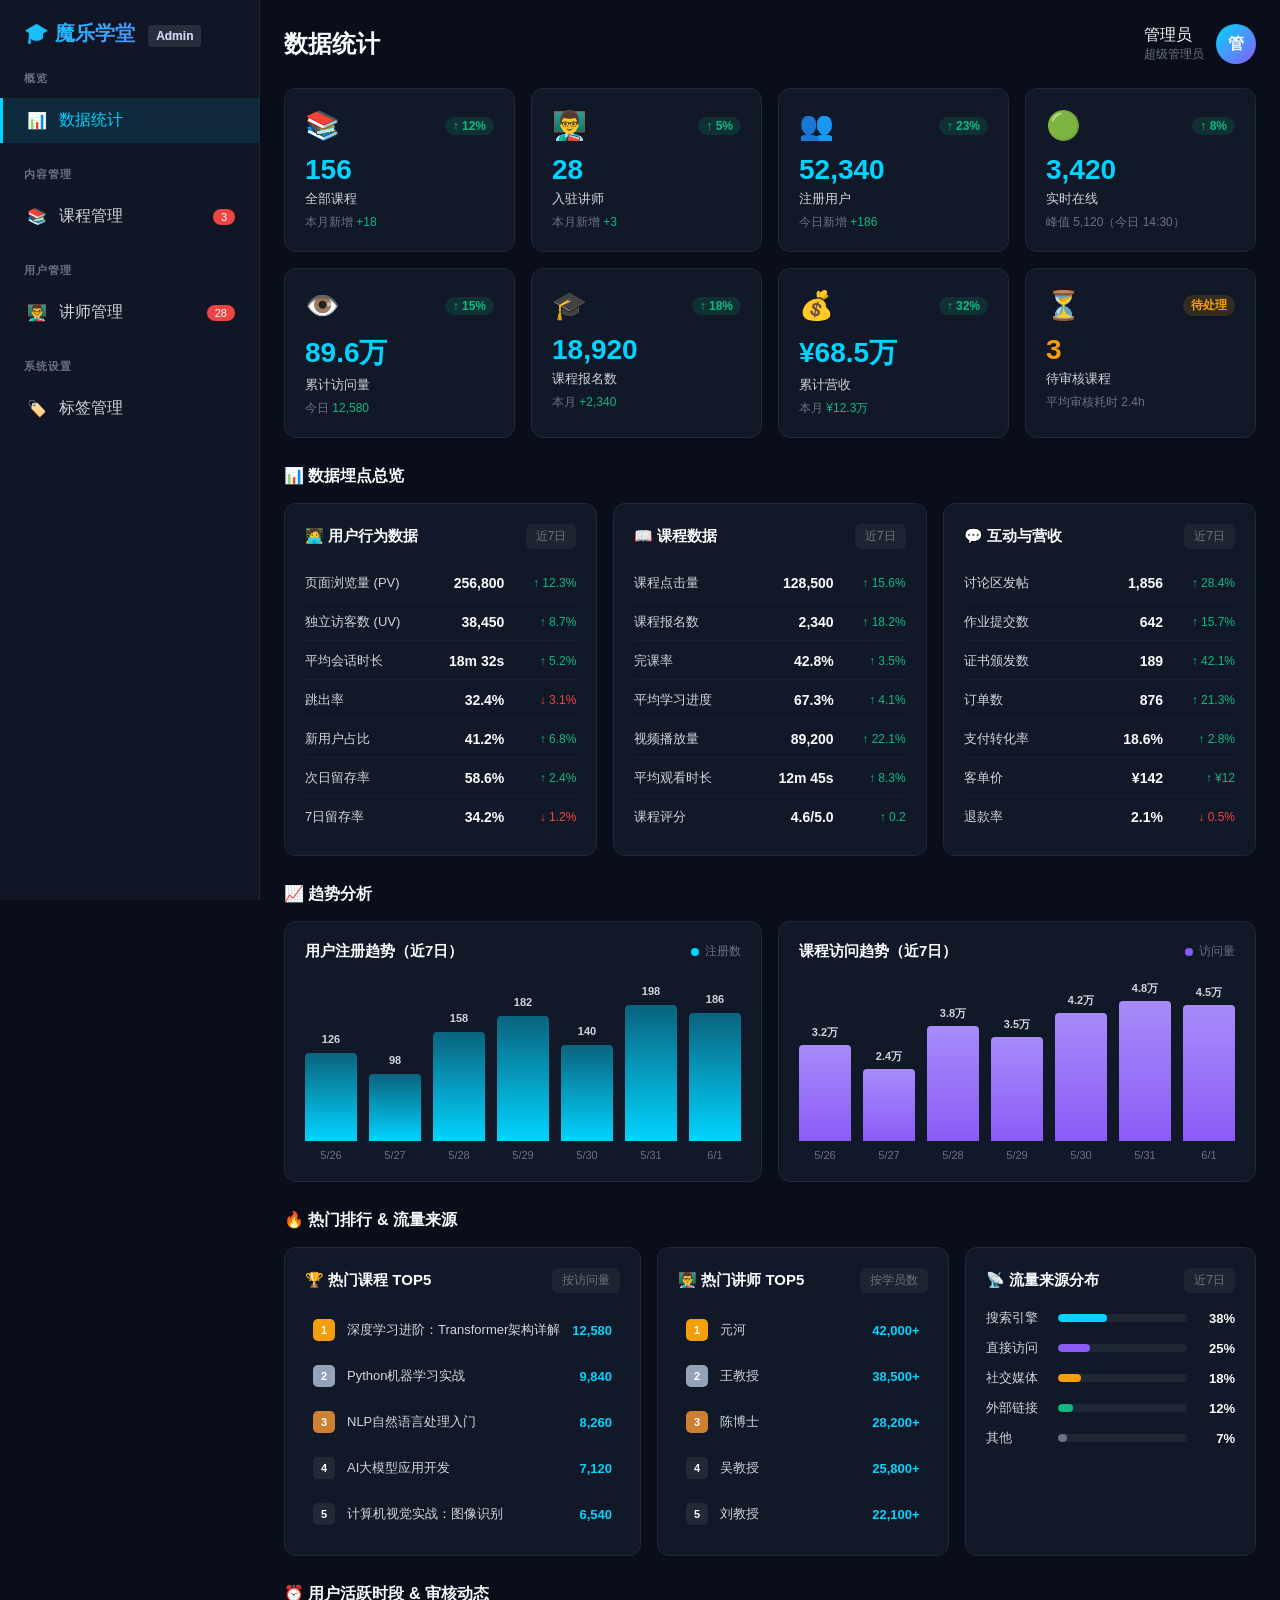
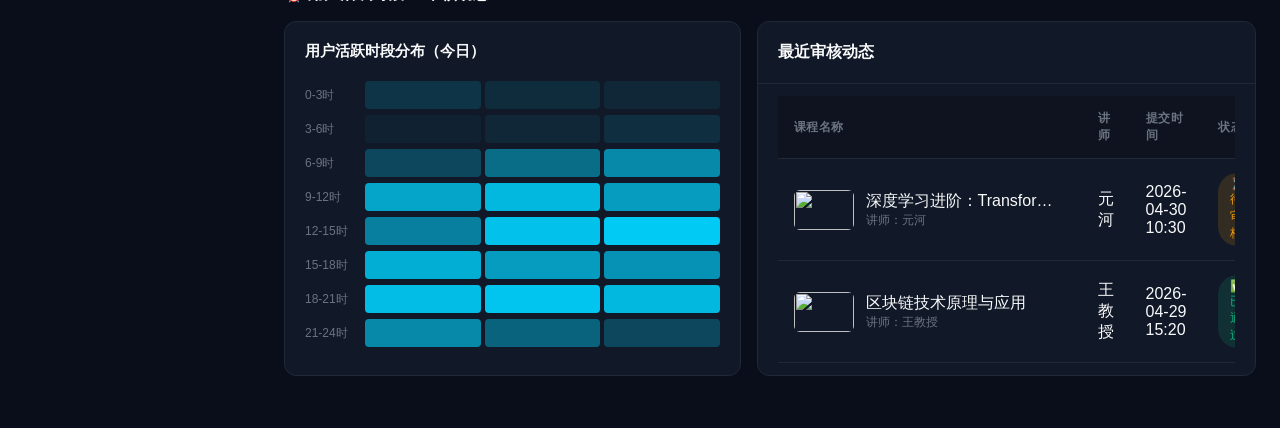
==== commit 73ae2755: "Add files via upload" ====
--- a/admin.html
+++ b/admin.html
@@ -127,6 +127,80 @@
             .main-content { margin-left: 0; }
             .admin-layout { flex-direction: column; }
         }
+
+        .dashboard-stats-grid { display: grid; grid-template-columns: repeat(4, 1fr); gap: 16px; margin-bottom: 28px; }
+        .stat-card { background: var(--dark-card); border-radius: 12px; border: 1px solid var(--dark-border); padding: 20px; transition: transform 0.2s, box-shadow 0.2s; }
+        .stat-card:hover { transform: translateY(-2px); box-shadow: 0 8px 24px rgba(0,0,0,0.3); }
+        .stat-card-header { display: flex; justify-content: space-between; align-items: center; margin-bottom: 12px; }
+        .stat-icon { font-size: 28px; }
+        .stat-trend { font-size: 12px; font-weight: 600; padding: 2px 8px; border-radius: 10px; }
+        .stat-trend.up { background: rgba(16,185,129,0.15); color: var(--success-color); }
+        .stat-trend.down { background: rgba(239,68,68,0.15); color: var(--danger-color); }
+        .stat-trend.warn { background: rgba(245,158,11,0.15); color: var(--warning-color); }
+        .stat-value { font-size: 28px; font-weight: 700; color: var(--primary-color); margin-bottom: 4px; }
+        .stat-label { font-size: 13px; color: var(--text-secondary); margin-bottom: 6px; }
+        .stat-sub { font-size: 12px; color: var(--text-muted); }
+
+        .dashboard-section-title { font-size: 16px; font-weight: 600; margin-bottom: 16px; color: var(--text-primary); }
+
+        .dashboard-metrics-grid { display: grid; grid-template-columns: repeat(3, 1fr); gap: 16px; margin-bottom: 28px; }
+        .metric-card { background: var(--dark-card); border-radius: 12px; border: 1px solid var(--dark-border); padding: 20px; }
+        .metric-card-header { display: flex; justify-content: space-between; align-items: center; margin-bottom: 16px; }
+        .metric-card-header h3 { font-size: 15px; font-weight: 600; }
+        .metric-period { font-size: 12px; color: var(--text-muted); background: rgba(255,255,255,0.05); padding: 4px 10px; border-radius: 6px; }
+        .metric-rows { display: flex; flex-direction: column; gap: 2px; }
+        .metric-row { display: flex; align-items: center; justify-content: space-between; padding: 9px 0; border-bottom: 1px solid rgba(255,255,255,0.04); }
+        .metric-row:last-child { border-bottom: none; }
+        .metric-name { font-size: 13px; color: var(--text-secondary); flex: 1; }
+        .metric-val { font-size: 14px; font-weight: 600; color: var(--text-primary); min-width: 80px; text-align: right; margin-right: 12px; }
+        .metric-change { font-size: 12px; font-weight: 500; min-width: 60px; text-align: right; }
+        .metric-change.up { color: var(--success-color); }
+        .metric-change.down { color: var(--danger-color); }
+
+        .dashboard-charts-row { display: grid; grid-template-columns: repeat(2, 1fr); gap: 16px; margin-bottom: 28px; }
+        .chart-card { background: var(--dark-card); border-radius: 12px; border: 1px solid var(--dark-border); padding: 20px; }
+        .chart-header { display: flex; justify-content: space-between; align-items: center; margin-bottom: 20px; }
+        .chart-header h3 { font-size: 15px; font-weight: 600; }
+        .chart-legend { display: flex; align-items: center; gap: 6px; font-size: 12px; color: var(--text-muted); }
+        .legend-dot { width: 8px; height: 8px; border-radius: 50%; }
+        .bar-chart { display: flex; align-items: flex-end; gap: 12px; height: 180px; padding-top: 20px; }
+        .bar-item { flex: 1; display: flex; flex-direction: column; align-items: center; height: 100%; justify-content: flex-end; }
+        .bar { width: 100%; background: linear-gradient(to top, var(--primary-color), rgba(0,212,255,0.4)); border-radius: 4px 4px 0 0; position: relative; min-height: 4px; transition: height 0.6s ease; }
+        .bar-val { position: absolute; top: -20px; left: 50%; transform: translateX(-50%); font-size: 11px; font-weight: 600; color: var(--text-secondary); white-space: nowrap; }
+        .bar-label { font-size: 11px; color: var(--text-muted); margin-top: 8px; }
+
+        .dashboard-rank-row { display: grid; grid-template-columns: repeat(3, 1fr); gap: 16px; margin-bottom: 28px; }
+        .rank-card { background: var(--dark-card); border-radius: 12px; border: 1px solid var(--dark-border); padding: 20px; }
+        .rank-card-header { display: flex; justify-content: space-between; align-items: center; margin-bottom: 16px; }
+        .rank-card-header h3 { font-size: 15px; font-weight: 600; }
+        .rank-list-compact { display: flex; flex-direction: column; gap: 4px; }
+        .rank-row { display: flex; align-items: center; gap: 12px; padding: 10px 8px; border-radius: 8px; transition: background 0.2s; }
+        .rank-row:hover { background: rgba(255,255,255,0.03); }
+        .rank-num { width: 22px; height: 22px; border-radius: 5px; background: rgba(255,255,255,0.08); display: flex; align-items: center; justify-content: center; font-size: 11px; font-weight: 700; color: #fff; flex-shrink: 0; }
+        .rank-name { flex: 1; font-size: 13px; color: var(--text-secondary); overflow: hidden; text-overflow: ellipsis; white-space: nowrap; }
+        .rank-val { font-size: 13px; font-weight: 600; color: var(--primary-color); }
+
+        .source-list { display: flex; flex-direction: column; gap: 12px; }
+        .source-row { display: flex; align-items: center; gap: 12px; }
+        .source-name { font-size: 13px; color: var(--text-secondary); min-width: 60px; }
+        .source-bar-wrap { flex: 1; height: 8px; background: rgba(255,255,255,0.06); border-radius: 4px; overflow: hidden; }
+        .source-bar { height: 100%; background: var(--primary-color); border-radius: 4px; transition: width 0.6s ease; }
+        .source-val { font-size: 13px; font-weight: 600; color: var(--text-primary); min-width: 36px; text-align: right; }
+
+        .dashboard-bottom-row { display: flex; gap: 16px; margin-bottom: 28px; }
+        .heatmap-chart { display: flex; flex-direction: column; gap: 6px; }
+        .heatmap-row { display: flex; align-items: center; gap: 12px; }
+        .heatmap-label { font-size: 12px; color: var(--text-muted); min-width: 48px; }
+        .heatmap-cells { display: flex; gap: 4px; flex: 1; }
+        .h-cell { flex: 1; height: 28px; background: var(--primary-color); border-radius: 4px; transition: opacity 0.3s; }
+
+        @media (max-width: 1200px) {
+            .dashboard-stats-grid { grid-template-columns: repeat(2, 1fr); }
+            .dashboard-metrics-grid { grid-template-columns: 1fr; }
+            .dashboard-charts-row { grid-template-columns: 1fr; }
+            .dashboard-rank-row { grid-template-columns: 1fr; }
+            .dashboard-bottom-row { flex-direction: column; }
+        }
     </style>
 </head>
 <body>
@@ -169,46 +243,234 @@
 
             <!-- Dashboard -->
             <div class="content-section active" id="section-dashboard">
-                <div style="display: grid; grid-template-columns: repeat(auto-fit, minmax(200px, 1fr)); gap: 20px; margin-bottom: 24px;">
-                    <div style="background: var(--dark-card); border-radius: 12px; border: 1px solid var(--dark-border); padding: 20px;">
-                        <div style="font-size: 32px; margin-bottom: 12px;">📚</div>
-                        <div style="font-size: 28px; font-weight: 700; color: var(--primary-color);">156</div>
-                        <div style="font-size: 13px; color: var(--text-muted); margin-top: 4px;">全部课程</div>
-                    </div>
-                    <div style="background: var(--dark-card); border-radius: 12px; border: 1px solid var(--dark-border); padding: 20px;">
-                        <div style="font-size: 32px; margin-bottom: 12px;">👨‍🏫</div>
-                        <div style="font-size: 28px; font-weight: 700; color: var(--primary-color);">28</div>
-                        <div style="font-size: 13px; color: var(--text-muted); margin-top: 4px;">入驻讲师</div>
-                    </div>
-                    <div style="background: var(--dark-card); border-radius: 12px; border: 1px solid var(--dark-border); padding: 20px;">
-                        <div style="font-size: 32px; margin-bottom: 12px;">👥</div>
-                        <div style="font-size: 28px; font-weight: 700; color: var(--primary-color);">5.2万</div>
-                        <div style="font-size: 13px; color: var(--text-muted); margin-top: 4px;">加入学习用户</div>
-                    </div>
-                    <div style="background: var(--dark-card); border-radius: 12px; border: 1px solid var(--dark-border); padding: 20px;">
-                        <div style="font-size: 32px; margin-bottom: 12px;">⏳</div>
-                        <div style="font-size: 28px; font-weight: 700; color: var(--warning-color);">3</div>
-                        <div style="font-size: 13px; color: var(--text-muted); margin-top: 4px;">待审核课程</div>
+                <!-- 核心指标卡片 -->
+                <div class="dashboard-stats-grid">
+                    <div class="stat-card">
+                        <div class="stat-card-header"><span class="stat-icon">📚</span><span class="stat-trend up">↑ 12%</span></div>
+                        <div class="stat-value">156</div>
+                        <div class="stat-label">全部课程</div>
+                        <div class="stat-sub">本月新增 <span style="color:var(--success-color);">+18</span></div>
+                    </div>
+                    <div class="stat-card">
+                        <div class="stat-card-header"><span class="stat-icon">👨‍🏫</span><span class="stat-trend up">↑ 5%</span></div>
+                        <div class="stat-value">28</div>
+                        <div class="stat-label">入驻讲师</div>
+                        <div class="stat-sub">本月新增 <span style="color:var(--success-color);">+3</span></div>
+                    </div>
+                    <div class="stat-card">
+                        <div class="stat-card-header"><span class="stat-icon">👥</span><span class="stat-trend up">↑ 23%</span></div>
+                        <div class="stat-value">52,340</div>
+                        <div class="stat-label">注册用户</div>
+                        <div class="stat-sub">今日新增 <span style="color:var(--success-color);">+186</span></div>
+                    </div>
+                    <div class="stat-card">
+                        <div class="stat-card-header"><span class="stat-icon">🟢</span><span class="stat-trend up">↑ 8%</span></div>
+                        <div class="stat-value">3,420</div>
+                        <div class="stat-label">实时在线</div>
+                        <div class="stat-sub">峰值 5,120（今日 14:30）</div>
+                    </div>
+                    <div class="stat-card">
+                        <div class="stat-card-header"><span class="stat-icon">👁️</span><span class="stat-trend up">↑ 15%</span></div>
+                        <div class="stat-value">89.6万</div>
+                        <div class="stat-label">累计访问量</div>
+                        <div class="stat-sub">今日 <span style="color:var(--success-color);">12,580</span></div>
+                    </div>
+                    <div class="stat-card">
+                        <div class="stat-card-header"><span class="stat-icon">🎓</span><span class="stat-trend up">↑ 18%</span></div>
+                        <div class="stat-value">18,920</div>
+                        <div class="stat-label">课程报名数</div>
+                        <div class="stat-sub">本月 <span style="color:var(--success-color);">+2,340</span></div>
+                    </div>
+                    <div class="stat-card">
+                        <div class="stat-card-header"><span class="stat-icon">💰</span><span class="stat-trend up">↑ 32%</span></div>
+                        <div class="stat-value">¥68.5万</div>
+                        <div class="stat-label">累计营收</div>
+                        <div class="stat-sub">本月 <span style="color:var(--success-color);">¥12.3万</span></div>
+                    </div>
+                    <div class="stat-card">
+                        <div class="stat-card-header"><span class="stat-icon">⏳</span><span class="stat-trend warn">待处理</span></div>
+                        <div class="stat-value" style="color:var(--warning-color);">3</div>
+                        <div class="stat-label">待审核课程</div>
+                        <div class="stat-sub">平均审核耗时 <span>2.4h</span></div>
                     </div>
                 </div>
 
-                <div class="card">
-                    <div class="card-header"><h3 class="card-title">最近审核动态</h3></div>
-                    <div style="padding: 20px;">
-                        <div class="table-container">
-                            <table>
-                                <thead><tr><th>课程名称</th><th>讲师</th><th>提交时间</th><th>状态</th></tr></thead>
-                                <tbody>
-                                    <tr>
-                                        <td><div class="course-info"><img src="https://images.unsplash.com/photo-1677442136019-21780ecad903?w=120&h=80&fit=crop" class="course-thumb"><div><div class="course-title">深度学习进阶：Transformer架构详解</div><div style="font-size: 12px; color: var(--text-muted);">讲师：元河</div></div></div></td>
-                                        <td>元河</td><td>2026-04-30 10:30</td><td><span class="status-badge pending">⏳ 待审核</span></td>
-                                    </tr>
-                                    <tr>
-                                        <td><div class="course-info"><img src="https://images.unsplash.com/photo-1526374965328-7f61d4dc18c5?w=120&h=80&fit=crop" class="course-thumb"><div><div class="course-title">区块链技术原理与应用</div><div style="font-size: 12px; color: var(--text-muted);">讲师：王教授</div></div></div></td>
-                                        <td>王教授</td><td>2026-04-29 15:20</td><td><span class="status-badge approved">✅ 已通过</span></td>
-                                    </tr>
-                                </tbody>
-                            </table>
+                <!-- 数据埋点指标 -->
+                <div class="dashboard-section-title">📊 数据埋点总览</div>
+                <div class="dashboard-metrics-grid">
+                    <!-- 用户行为数据 -->
+                    <div class="metric-card">
+                        <div class="metric-card-header">
+                            <h3>🧑‍💻 用户行为数据</h3>
+                            <span class="metric-period">近7日</span>
+                        </div>
+                        <div class="metric-rows">
+                            <div class="metric-row"><span class="metric-name">页面浏览量 (PV)</span><span class="metric-val">256,800</span><span class="metric-change up">↑ 12.3%</span></div>
+                            <div class="metric-row"><span class="metric-name">独立访客数 (UV)</span><span class="metric-val">38,450</span><span class="metric-change up">↑ 8.7%</span></div>
+                            <div class="metric-row"><span class="metric-name">平均会话时长</span><span class="metric-val">18m 32s</span><span class="metric-change up">↑ 5.2%</span></div>
+                            <div class="metric-row"><span class="metric-name">跳出率</span><span class="metric-val">32.4%</span><span class="metric-change down">↓ 3.1%</span></div>
+                            <div class="metric-row"><span class="metric-name">新用户占比</span><span class="metric-val">41.2%</span><span class="metric-change up">↑ 6.8%</span></div>
+                            <div class="metric-row"><span class="metric-name">次日留存率</span><span class="metric-val">58.6%</span><span class="metric-change up">↑ 2.4%</span></div>
+                            <div class="metric-row"><span class="metric-name">7日留存率</span><span class="metric-val">34.2%</span><span class="metric-change down">↓ 1.2%</span></div>
+                        </div>
+                    </div>
+                    <!-- 课程数据 -->
+                    <div class="metric-card">
+                        <div class="metric-card-header">
+                            <h3>📖 课程数据</h3>
+                            <span class="metric-period">近7日</span>
+                        </div>
+                        <div class="metric-rows">
+                            <div class="metric-row"><span class="metric-name">课程点击量</span><span class="metric-val">128,500</span><span class="metric-change up">↑ 15.6%</span></div>
+                            <div class="metric-row"><span class="metric-name">课程报名数</span><span class="metric-val">2,340</span><span class="metric-change up">↑ 18.2%</span></div>
+                            <div class="metric-row"><span class="metric-name">完课率</span><span class="metric-val">42.8%</span><span class="metric-change up">↑ 3.5%</span></div>
+                            <div class="metric-row"><span class="metric-name">平均学习进度</span><span class="metric-val">67.3%</span><span class="metric-change up">↑ 4.1%</span></div>
+                            <div class="metric-row"><span class="metric-name">视频播放量</span><span class="metric-val">89,200</span><span class="metric-change up">↑ 22.1%</span></div>
+                            <div class="metric-row"><span class="metric-name">平均观看时长</span><span class="metric-val">12m 45s</span><span class="metric-change up">↑ 8.3%</span></div>
+                            <div class="metric-row"><span class="metric-name">课程评分</span><span class="metric-val">4.6/5.0</span><span class="metric-change up">↑ 0.2</span></div>
+                        </div>
+                    </div>
+                    <!-- 互动与营收 -->
+                    <div class="metric-card">
+                        <div class="metric-card-header">
+                            <h3>💬 互动与营收</h3>
+                            <span class="metric-period">近7日</span>
+                        </div>
+                        <div class="metric-rows">
+                            <div class="metric-row"><span class="metric-name">讨论区发帖</span><span class="metric-val">1,856</span><span class="metric-change up">↑ 28.4%</span></div>
+                            <div class="metric-row"><span class="metric-name">作业提交数</span><span class="metric-val">642</span><span class="metric-change up">↑ 15.7%</span></div>
+                            <div class="metric-row"><span class="metric-name">证书颁发数</span><span class="metric-val">189</span><span class="metric-change up">↑ 42.1%</span></div>
+                            <div class="metric-row"><span class="metric-name">订单数</span><span class="metric-val">876</span><span class="metric-change up">↑ 21.3%</span></div>
+                            <div class="metric-row"><span class="metric-name">支付转化率</span><span class="metric-val">18.6%</span><span class="metric-change up">↑ 2.8%</span></div>
+                            <div class="metric-row"><span class="metric-name">客单价</span><span class="metric-val">¥142</span><span class="metric-change up">↑ ¥12</span></div>
+                            <div class="metric-row"><span class="metric-name">退款率</span><span class="metric-val">2.1%</span><span class="metric-change down">↓ 0.5%</span></div>
+                        </div>
+                    </div>
+                </div>
+
+                <!-- 趋势图表 -->
+                <div class="dashboard-section-title">📈 趋势分析</div>
+                <div class="dashboard-charts-row">
+                    <div class="chart-card">
+                        <div class="chart-header">
+                            <h3>用户注册趋势（近7日）</h3>
+                            <div class="chart-legend"><span class="legend-dot" style="background:var(--primary-color);"></span>注册数</div>
+                        </div>
+                        <div class="bar-chart" id="userChart">
+                            <div class="bar-item"><div class="bar" style="height:55%;"><span class="bar-val">126</span></div><span class="bar-label">5/26</span></div>
+                            <div class="bar-item"><div class="bar" style="height:42%;"><span class="bar-val">98</span></div><span class="bar-label">5/27</span></div>
+                            <div class="bar-item"><div class="bar" style="height:68%;"><span class="bar-val">158</span></div><span class="bar-label">5/28</span></div>
+                            <div class="bar-item"><div class="bar" style="height:78%;"><span class="bar-val">182</span></div><span class="bar-label">5/29</span></div>
+                            <div class="bar-item"><div class="bar" style="height:60%;"><span class="bar-val">140</span></div><span class="bar-label">5/30</span></div>
+                            <div class="bar-item"><div class="bar" style="height:85%;"><span class="bar-val">198</span></div><span class="bar-label">5/31</span></div>
+                            <div class="bar-item"><div class="bar" style="height:80%;"><span class="bar-val">186</span></div><span class="bar-label">6/1</span></div>
+                        </div>
+                    </div>
+                    <div class="chart-card">
+                        <div class="chart-header">
+                            <h3>课程访问趋势（近7日）</h3>
+                            <div class="chart-legend"><span class="legend-dot" style="background:#8b5cf6;"></span>访问量</div>
+                        </div>
+                        <div class="bar-chart">
+                            <div class="bar-item"><div class="bar" style="height:60%;background:linear-gradient(to top,#8b5cf6,#a78bfa);"><span class="bar-val">3.2万</span></div><span class="bar-label">5/26</span></div>
+                            <div class="bar-item"><div class="bar" style="height:45%;background:linear-gradient(to top,#8b5cf6,#a78bfa);"><span class="bar-val">2.4万</span></div><span class="bar-label">5/27</span></div>
+                            <div class="bar-item"><div class="bar" style="height:72%;background:linear-gradient(to top,#8b5cf6,#a78bfa);"><span class="bar-val">3.8万</span></div><span class="bar-label">5/28</span></div>
+                            <div class="bar-item"><div class="bar" style="height:65%;background:linear-gradient(to top,#8b5cf6,#a78bfa);"><span class="bar-val">3.5万</span></div><span class="bar-label">5/29</span></div>
+                            <div class="bar-item"><div class="bar" style="height:80%;background:linear-gradient(to top,#8b5cf6,#a78bfa);"><span class="bar-val">4.2万</span></div><span class="bar-label">5/30</span></div>
+                            <div class="bar-item"><div class="bar" style="height:90%;background:linear-gradient(to top,#8b5cf6,#a78bfa);"><span class="bar-val">4.8万</span></div><span class="bar-label">5/31</span></div>
+                            <div class="bar-item"><div class="bar" style="height:85%;background:linear-gradient(to top,#8b5cf6,#a78bfa);"><span class="bar-val">4.5万</span></div><span class="bar-label">6/1</span></div>
+                        </div>
+                    </div>
+                </div>
+
+                <!-- 热门排行 + 渠道来源 -->
+                <div class="dashboard-section-title">🔥 热门排行 & 流量来源</div>
+                <div class="dashboard-rank-row">
+                    <!-- 热门课程 -->
+                    <div class="rank-card">
+                        <div class="rank-card-header"><h3>🏆 热门课程 TOP5</h3><span class="metric-period">按访问量</span></div>
+                        <div class="rank-list-compact">
+                            <div class="rank-row"><span class="rank-num" style="background:#f59e0b;">1</span><span class="rank-name">深度学习进阶：Transformer架构详解</span><span class="rank-val">12,580</span></div>
+                            <div class="rank-row"><span class="rank-num" style="background:#94a3b8;">2</span><span class="rank-name">Python机器学习实战</span><span class="rank-val">9,840</span></div>
+                            <div class="rank-row"><span class="rank-num" style="background:#cd7f32;">3</span><span class="rank-name">NLP自然语言处理入门</span><span class="rank-val">8,260</span></div>
+                            <div class="rank-row"><span class="rank-num">4</span><span class="rank-name">AI大模型应用开发</span><span class="rank-val">7,120</span></div>
+                            <div class="rank-row"><span class="rank-num">5</span><span class="rank-name">计算机视觉实战：图像识别</span><span class="rank-val">6,540</span></div>
+                        </div>
+                    </div>
+                    <!-- 热门讲师 -->
+                    <div class="rank-card">
+                        <div class="rank-card-header"><h3>👨‍🏫 热门讲师 TOP5</h3><span class="metric-period">按学员数</span></div>
+                        <div class="rank-list-compact">
+                            <div class="rank-row"><span class="rank-num" style="background:#f59e0b;">1</span><span class="rank-name">元河</span><span class="rank-val">42,000+</span></div>
+                            <div class="rank-row"><span class="rank-num" style="background:#94a3b8;">2</span><span class="rank-name">王教授</span><span class="rank-val">38,500+</span></div>
+                            <div class="rank-row"><span class="rank-num" style="background:#cd7f32;">3</span><span class="rank-name">陈博士</span><span class="rank-val">28,200+</span></div>
+                            <div class="rank-row"><span class="rank-num">4</span><span class="rank-name">吴教授</span><span class="rank-val">25,800+</span></div>
+                            <div class="rank-row"><span class="rank-num">5</span><span class="rank-name">刘教授</span><span class="rank-val">22,100+</span></div>
+                        </div>
+                    </div>
+                    <!-- 流量来源 -->
+                    <div class="rank-card">
+                        <div class="rank-card-header"><h3>📡 流量来源分布</h3><span class="metric-period">近7日</span></div>
+                        <div class="source-list">
+                            <div class="source-row"><span class="source-name">搜索引擎</span><div class="source-bar-wrap"><div class="source-bar" style="width:38%;"></div></div><span class="source-val">38%</span></div>
+                            <div class="source-row"><span class="source-name">直接访问</span><div class="source-bar-wrap"><div class="source-bar" style="width:25%;background:#8b5cf6;"></div></div><span class="source-val">25%</span></div>
+                            <div class="source-row"><span class="source-name">社交媒体</span><div class="source-bar-wrap"><div class="source-bar" style="width:18%;background:#f59e0b;"></div></div><span class="source-val">18%</span></div>
+                            <div class="source-row"><span class="source-name">外部链接</span><div class="source-bar-wrap"><div class="source-bar" style="width:12%;background:#10b981;"></div></div><span class="source-val">12%</span></div>
+                            <div class="source-row"><span class="source-name">其他</span><div class="source-bar-wrap"><div class="source-bar" style="width:7%;background:#6b7280;"></div></div><span class="source-val">7%</span></div>
+                        </div>
+                    </div>
+                </div>
+
+                <!-- 用户活跃时段 -->
+                <div class="dashboard-section-title">⏰ 用户活跃时段 & 审核动态</div>
+                <div class="dashboard-bottom-row">
+                    <div class="chart-card" style="flex:1;">
+                        <div class="chart-header"><h3>用户活跃时段分布（今日）</h3></div>
+                        <div class="heatmap-chart">
+                            <div class="heatmap-row">
+                                <span class="heatmap-label">0-3时</span><div class="heatmap-cells"><div class="h-cell" style="opacity:0.15;"></div><div class="h-cell" style="opacity:0.1;"></div><div class="h-cell" style="opacity:0.08;"></div></div>
+                            </div>
+                            <div class="heatmap-row">
+                                <span class="heatmap-label">3-6时</span><div class="heatmap-cells"><div class="h-cell" style="opacity:0.05;"></div><div class="h-cell" style="opacity:0.08;"></div><div class="h-cell" style="opacity:0.12;"></div></div>
+                            </div>
+                            <div class="heatmap-row">
+                                <span class="heatmap-label">6-9时</span><div class="heatmap-cells"><div class="h-cell" style="opacity:0.25;"></div><div class="h-cell" style="opacity:0.45;"></div><div class="h-cell" style="opacity:0.6;"></div></div>
+                            </div>
+                            <div class="heatmap-row">
+                                <span class="heatmap-label">9-12时</span><div class="heatmap-cells"><div class="h-cell" style="opacity:0.75;"></div><div class="h-cell" style="opacity:0.85;"></div><div class="h-cell" style="opacity:0.7;"></div></div>
+                            </div>
+                            <div class="heatmap-row">
+                                <span class="heatmap-label">12-15时</span><div class="heatmap-cells"><div class="h-cell" style="opacity:0.55;"></div><div class="h-cell" style="opacity:0.9;"></div><div class="h-cell" style="opacity:0.95;"></div></div>
+                            </div>
+                            <div class="heatmap-row">
+                                <span class="heatmap-label">15-18时</span><div class="heatmap-cells"><div class="h-cell" style="opacity:0.8;"></div><div class="h-cell" style="opacity:0.7;"></div><div class="h-cell" style="opacity:0.65;"></div></div>
+                            </div>
+                            <div class="heatmap-row">
+                                <span class="heatmap-label">18-21时</span><div class="heatmap-cells"><div class="h-cell" style="opacity:0.88;"></div><div class="h-cell" style="opacity:0.92;"></div><div class="h-cell" style="opacity:0.85;"></div></div>
+                            </div>
+                            <div class="heatmap-row">
+                                <span class="heatmap-label">21-24时</span><div class="heatmap-cells"><div class="h-cell" style="opacity:0.6;"></div><div class="h-cell" style="opacity:0.4;"></div><div class="h-cell" style="opacity:0.25;"></div></div>
+                            </div>
+                        </div>
+                    </div>
+                    <div class="card" style="flex:1.2;margin-bottom:0;">
+                        <div class="card-header"><h3 class="card-title">最近审核动态</h3></div>
+                        <div style="padding:12px 20px;">
+                            <div class="table-container">
+                                <table>
+                                    <thead><tr><th>课程名称</th><th>讲师</th><th>提交时间</th><th>状态</th></tr></thead>
+                                    <tbody>
+                                        <tr>
+                                            <td><div class="course-info"><img src="https://images.unsplash.com/photo-1677442136019-21780ecad903?w=120&h=80&fit=crop" class="course-thumb"><div><div class="course-title">深度学习进阶：Transformer架构详解</div><div style="font-size: 12px; color: var(--text-muted);">讲师：元河</div></div></div></td>
+                                            <td>元河</td><td>2026-04-30 10:30</td><td><span class="status-badge pending">⏳ 待审核</span></td>
+                                        </tr>
+                                        <tr>
+                                            <td><div class="course-info"><img src="https://images.unsplash.com/photo-1526374965328-7f61d4dc18c5?w=120&h=80&fit=crop" class="course-thumb"><div><div class="course-title">区块链技术原理与应用</div><div style="font-size: 12px; color: var(--text-muted);">讲师：王教授</div></div></div></td>
+                                            <td>王教授</td><td>2026-04-29 15:20</td><td><span class="status-badge approved">✅ 已通过</span></td>
+                                        </tr>
+                                    </tbody>
+                                </table>
+                            </div>
                         </div>
                     </div>
                 </div>
@@ -236,129 +498,129 @@
                         <div class="table-container">
                             <table>
                                 <thead>
-                                    <tr><th>课程信息</th><th>讲师</th><th>类型</th><th>价格</th><th>状态</th><th>提交/更新时间</th><th>操作</th></tr>
+                                    <tr><th>课程信息</th><th>讲师</th><th>价格</th><th>状态</th><th>提交/更新时间</th><th>操作</th></tr>
                                 </thead>
                                 <tbody id="coursesTable">
                                     <tr>
                                         <td><div class="course-info"><img src="https://images.unsplash.com/photo-1677442136019-21780ecad903?w=120&h=80&fit=crop" class="course-thumb"><div><div class="course-title">深度学习进阶：Transformer架构详解</div><div style="font-size: 12px; color: var(--text-muted);">12课时 · 约8小时</div></div></div></td>
-                                        <td>元河</td><td>视频课程</td><td>¥199</td><td><span class="status-badge pending">⏳ 待审核</span></td><td>2026-04-30 10:30</td>
+                                        <td>元河</td><td>¥199</td><td><span class="status-badge pending">⏳ 待审核</span></td><td>2026-04-30 10:30</td>
                                         <td>
                                             <div class="action-btns">
                                                 <button class="btn btn-success" onclick="approveCourse(this)">通过</button>
                                                 <button class="btn btn-danger" onclick="showRejectModal(this)">拒绝</button>
-                                                <button class="btn btn-secondary" onclick="showEditCourseModal()">编辑</button>
+                                                <button class="btn btn-secondary" onclick="showCourseDetail('深度学习进阶：Transformer架构详解','元河','¥199','待审核','12课时 · 约8小时')">详情</button>
                                             </div>
                                         </td>
                                     </tr>
                                     <tr>
                                         <td><div class="course-info"><img src="https://images.unsplash.com/photo-1639762681485-074b7f938ba0?w=120&h=80&fit=crop" class="course-thumb"><div><div class="course-title">分布式系统设计</div><div style="font-size: 12px; color: var(--text-muted);">8课时 · 约15小时</div></div></div></td>
-                                        <td>王教授</td><td>视频课程</td><td>¥149</td><td><span class="status-badge pending">⏳ 待审核</span></td><td>2026-04-30 09:15</td>
+                                        <td>王教授</td><td>¥149</td><td><span class="status-badge pending">⏳ 待审核</span></td><td>2026-04-30 09:15</td>
                                         <td>
                                             <div class="action-btns">
                                                 <button class="btn btn-success" onclick="approveCourse(this)">通过</button>
                                                 <button class="btn btn-danger" onclick="showRejectModal(this)">拒绝</button>
-                                                <button class="btn btn-secondary" onclick="showEditCourseModal()">编辑</button>
+                                                <button class="btn btn-secondary" onclick="showCourseDetail('分布式系统设计','王教授','¥149','待审核','8课时 · 约15小时')">详情</button>
                                             </div>
                                         </td>
                                     </tr>
                                     <tr>
                                         <td><div class="course-info"><img src="https://images.unsplash.com/photo-1526374965328-7f61d4dc18c5?w=120&h=80&fit=crop" class="course-thumb"><div><div class="course-title">区块链技术原理与应用</div><div style="font-size: 12px; color: var(--text-muted);">8课时 · 约8小时</div></div></div></td>
-                                        <td>王教授</td><td>视频课程</td><td>¥99</td><td><span class="status-badge active">已发布</span></td><td>2026-04-29 15:20</td>
-                                        <td>
-                                            <div class="action-btns">
-                                                <button class="btn btn-secondary" onclick="showEditCourseModal()">编辑</button>
+                                        <td>王教授</td><td>¥99</td><td><span class="status-badge active">已发布</span></td><td>2026-04-29 15:20</td>
+                                        <td>
+                                            <div class="action-btns">
+                                                <button class="btn btn-secondary" onclick="showCourseDetail('区块链技术原理与应用','王教授','¥99','已发布','8课时 · 约8小时')">详情</button>
                                                 <button class="btn btn-danger" onclick="deleteCourse()">下架</button>
                                             </div>
                                         </td>
                                     </tr>
                                     <tr>
                                         <td><div class="course-info"><img src="https://images.unsplash.com/photo-1677442136019-21780ecad903?w=120&h=80&fit=crop" class="course-thumb"><div><div class="course-title">深度学习基础：神经网络入门到实践</div><div style="font-size: 12px; color: var(--text-muted);">12课时 · 约4小时</div></div></div></td>
-                                        <td>元河</td><td>视频课程</td><td>免费</td><td><span class="status-badge active">已发布</span></td><td>2026-04-28 14:30</td>
-                                        <td>
-                                            <div class="action-btns">
-                                                <button class="btn btn-secondary" onclick="showEditCourseModal()">编辑</button>
+                                        <td>元河</td><td>免费</td><td><span class="status-badge active">已发布</span></td><td>2026-04-28 14:30</td>
+                                        <td>
+                                            <div class="action-btns">
+                                                <button class="btn btn-secondary" onclick="showCourseDetail('深度学习基础：神经网络入门到实践','元河','免费','已发布','12课时 · 约4小时')">详情</button>
                                                 <button class="btn btn-danger" onclick="deleteCourse()">下架</button>
                                             </div>
                                         </td>
                                     </tr>
                                     <tr>
                                         <td><div class="course-info"><img src="https://images.unsplash.com/photo-1639762681485-074b7f938ba0?w=120&h=80&fit=crop" class="course-thumb"><div><div class="course-title">智能合约开发实战</div><div style="font-size: 12px; color: var(--text-muted);">12课时 · 约12小时</div></div></div></td>
-                                        <td>李明</td><td>视频课程</td><td>¥129</td><td><span class="status-badge rejected">❌ 未通过</span></td><td>2026-04-29 09:15</td>
+                                        <td>李明</td><td>¥129</td><td><span class="status-badge rejected">❌ 未通过</span></td><td>2026-04-29 09:15</td>
                                         <td>
                                             <div class="action-btns">
                                                 <button class="btn btn-success" onclick="approveCourse(this)">通过</button>
-                                                <button class="btn btn-secondary" onclick="showEditCourseModal()">编辑</button>
+                                                <button class="btn btn-secondary" onclick="showCourseDetail('智能合约开发实战','李明','¥129','未通过','12课时 · 约12小时')">详情</button>
                                             </div>
                                         </td>
                                     </tr>
                                     <tr>
                                         <td><div class="course-info"><img src="https://images.unsplash.com/photo-1526374965328-7f61d4dc18c5?w=120&h=80&fit=crop" class="course-thumb"><div><div class="course-title">Python机器学习实战</div><div style="font-size: 12px; color: var(--text-muted);">15课时 · 约10小时</div></div></div></td>
-                                        <td>张老师</td><td>视频课程</td><td>¥169</td><td><span class="status-badge active">已发布</span></td><td>2026-04-27 16:45</td>
-                                        <td>
-                                            <div class="action-btns">
-                                                <button class="btn btn-secondary" onclick="showEditCourseModal()">编辑</button>
+                                        <td>张老师</td><td>¥169</td><td><span class="status-badge active">已发布</span></td><td>2026-04-27 16:45</td>
+                                        <td>
+                                            <div class="action-btns">
+                                                <button class="btn btn-secondary" onclick="showCourseDetail('Python机器学习实战','张老师','¥169','已发布','15课时 · 约10小时')">详情</button>
                                                 <button class="btn btn-danger" onclick="deleteCourse()">下架</button>
                                             </div>
                                         </td>
                                     </tr>
                                     <tr>
                                         <td><div class="course-info"><img src="https://images.unsplash.com/photo-1677442136019-21780ecad903?w=120&h=80&fit=crop" class="course-thumb"><div><div class="course-title">NLP自然语言处理入门</div><div style="font-size: 12px; color: var(--text-muted);">10课时 · 约6小时</div></div></div></td>
-                                        <td>陈博士</td><td>视频课程</td><td>¥139</td><td><span class="status-badge active">已发布</span></td><td>2026-04-26 11:20</td>
-                                        <td>
-                                            <div class="action-btns">
-                                                <button class="btn btn-secondary" onclick="showEditCourseModal()">编辑</button>
+                                        <td>陈博士</td><td>¥139</td><td><span class="status-badge active">已发布</span></td><td>2026-04-26 11:20</td>
+                                        <td>
+                                            <div class="action-btns">
+                                                <button class="btn btn-secondary" onclick="showCourseDetail('NLP自然语言处理入门','陈博士','¥139','已发布','10课时 · 约6小时')">详情</button>
                                                 <button class="btn btn-danger" onclick="deleteCourse()">下架</button>
                                             </div>
                                         </td>
                                     </tr>
                                     <tr>
                                         <td><div class="course-info"><img src="https://images.unsplash.com/photo-1639762681485-074b7f938ba0?w=120&h=80&fit=crop" class="course-thumb"><div><div class="course-title">数据挖掘与分析</div><div style="font-size: 12px; color: var(--text-muted);">8课时 · 约5小时</div></div></div></td>
-                                        <td>刘教授</td><td>文本课程</td><td>¥79</td><td><span class="status-badge active">已发布</span></td><td>2026-04-25 09:30</td>
-                                        <td>
-                                            <div class="action-btns">
-                                                <button class="btn btn-secondary" onclick="showEditCourseModal()">编辑</button>
+                                        <td>刘教授</td><td>¥79</td><td><span class="status-badge active">已发布</span></td><td>2026-04-25 09:30</td>
+                                        <td>
+                                            <div class="action-btns">
+                                                <button class="btn btn-secondary" onclick="showCourseDetail('数据挖掘与分析','刘教授','¥79','已发布','8课时 · 约5小时')">详情</button>
                                                 <button class="btn btn-danger" onclick="deleteCourse()">下架</button>
                                             </div>
                                         </td>
                                     </tr>
                                     <tr>
                                         <td><div class="course-info"><img src="https://images.unsplash.com/photo-1526374965328-7f61d4dc18c5?w=120&h=80&fit=crop" class="course-thumb"><div><div class="course-title">深度学习框架PyTorch详解</div><div style="font-size: 12px; color: var(--text-muted);">14课时 · 约12小时</div></div></div></td>
-                                        <td>赵讲师</td><td>视频课程</td><td>¥189</td><td><span class="status-badge pending">⏳ 待审核</span></td><td>2026-04-24 14:00</td>
+                                        <td>赵讲师</td><td>¥189</td><td><span class="status-badge pending">⏳ 待审核</span></td><td>2026-04-24 14:00</td>
                                         <td>
                                             <div class="action-btns">
                                                 <button class="btn btn-success" onclick="approveCourse(this)">通过</button>
                                                 <button class="btn btn-danger" onclick="showRejectModal(this)">拒绝</button>
-                                                <button class="btn btn-secondary" onclick="showEditCourseModal()">编辑</button>
+                                                <button class="btn btn-secondary" onclick="showCourseDetail('深度学习框架PyTorch详解','赵讲师','¥189','待审核','14课时 · 约12小时')">详情</button>
                                             </div>
                                         </td>
                                     </tr>
                                     <tr>
                                         <td><div class="course-info"><img src="https://images.unsplash.com/photo-1677442136019-21780ecad903?w=120&h=80&fit=crop" class="course-thumb"><div><div class="course-title">计算机视觉实战：图像识别</div><div style="font-size: 12px; color: var(--text-muted);">12课时 · 约8小时</div></div></div></td>
-                                        <td>孙博士</td><td>视频课程</td><td>¥159</td><td><span class="status-badge active">已发布</span></td><td>2026-04-23 10:15</td>
-                                        <td>
-                                            <div class="action-btns">
-                                                <button class="btn btn-secondary" onclick="showEditCourseModal()">编辑</button>
+                                        <td>孙博士</td><td>¥159</td><td><span class="status-badge active">已发布</span></td><td>2026-04-23 10:15</td>
+                                        <td>
+                                            <div class="action-btns">
+                                                <button class="btn btn-secondary" onclick="showCourseDetail('计算机视觉实战：图像识别','孙博士','¥159','已发布','12课时 · 约8小时')">详情</button>
                                                 <button class="btn btn-danger" onclick="deleteCourse()">下架</button>
                                             </div>
                                         </td>
                                     </tr>
                                     <tr>
                                         <td><div class="course-info"><img src="https://images.unsplash.com/photo-1639762681485-074b7f938ba0?w=120&h=80&fit=crop" class="course-thumb"><div><div class="course-title">AI大模型应用开发</div><div style="font-size: 12px; color: var(--text-muted);">16课时 · 约15小时</div></div></div></td>
-                                        <td>周老师</td><td>视频课程</td><td>¥229</td><td><span class="status-badge pending">⏳ 待审核</span></td><td>2026-04-22 16:30</td>
+                                        <td>周老师</td><td>¥229</td><td><span class="status-badge pending">⏳ 待审核</span></td><td>2026-04-22 16:30</td>
                                         <td>
                                             <div class="action-btns">
                                                 <button class="btn btn-success" onclick="approveCourse(this)">通过</button>
                                                 <button class="btn btn-danger" onclick="showRejectModal(this)">拒绝</button>
-                                                <button class="btn btn-secondary" onclick="showEditCourseModal()">编辑</button>
+                                                <button class="btn btn-secondary" onclick="showCourseDetail('AI大模型应用开发','周老师','¥229','待审核','16课时 · 约15小时')">详情</button>
                                             </div>
                                         </td>
                                     </tr>
                                     <tr>
                                         <td><div class="course-info"><img src="https://images.unsplash.com/photo-1526374965328-7f61d4dc18c5?w=120&h=80&fit=crop" class="course-thumb"><div><div class="course-title">云计算与边缘计算</div><div style="font-size: 12px; color: var(--text-muted);">10课时 · 约7小时</div></div></div></td>
-                                        <td>吴教授</td><td>文本课程</td><td>¥99</td><td><span class="status-badge active">已发布</span></td><td>2026-04-21 11:45</td>
-                                        <td>
-                                            <div class="action-btns">
-                                                <button class="btn btn-secondary" onclick="showEditCourseModal()">编辑</button>
+                                        <td>吴教授</td><td>¥99</td><td><span class="status-badge active">已发布</span></td><td>2026-04-21 11:45</td>
+                                        <td>
+                                            <div class="action-btns">
+                                                <button class="btn btn-secondary" onclick="showCourseDetail('云计算与边缘计算','吴教授','¥99','已发布','10课时 · 约7小时')">详情</button>
                                                 <button class="btn btn-danger" onclick="deleteCourse()">下架</button>
                                             </div>
                                         </td>
@@ -397,11 +659,12 @@
                         <div class="table-container">
                             <table>
                                 <thead>
-                                    <tr><th>讲师用户名</th><th>职位</th><th>简介</th><th>课程数</th><th>学员数</th><th>总播放量</th><th>状态</th><th>操作</th></tr>
+                                    <tr><th>用户名</th><th>讲师名</th><th>职位</th><th>简介</th><th>课程数</th><th>学员数</th><th>总播放量</th><th>状态</th><th>操作</th></tr>
                                 </thead>
                                 <tbody>
                                     <tr>
-                                        <td><div class="instructor-info"><div style="width: 50px; height: 50px; background: linear-gradient(135deg, #00d4ff 0%, #7c3aed 100%); border-radius: 50%; display: flex; align-items: center; justify-content: center; font-weight: 600;">元</div><div><div class="instructor-name">元河</div><div style="font-size: 12px; color: var(--text-muted);">⭐ 明星讲师</div></div></div></td>
+                                        <td><div class="instructor-info"><div style="width: 40px; height: 40px; background: linear-gradient(135deg, #00d4ff 0%, #7c3aed 100%); border-radius: 50%; display: flex; align-items: center; justify-content: center; font-weight: 600; font-size: 14px;">元</div><span class="instructor-name">yuanhe</span></div></td>
+                                        <td><div><div class="instructor-name">元河</div><div style="font-size: 11px; color: var(--text-muted);">⭐ 明星讲师</div></div></td>
                                         <td>北京大学人工智能研究院研究员</td><td style="max-width: 200px; overflow: hidden; text-overflow: ellipsis; white-space: nowrap;">深耕AI教育领域二十年，培养了数万名优秀AI工程师</td><td>12</td><td>4.2万</td><td>120万</td><td><span class="status-badge active">已认证</span></td>
                                         <td>
                                             <div class="action-btns">
@@ -412,7 +675,8 @@
                                         </td>
                                     </tr>
                                     <tr>
-                                        <td><div class="instructor-info"><div style="width: 50px; height: 50px; background: linear-gradient(135deg, #E74C3C 0%, #ee5a24 100%); border-radius: 50%; display: flex; align-items: center; justify-content: center; font-weight: 600;">王</div><div><div class="instructor-name">王教授</div><div style="font-size: 12px; color: var(--text-muted);">⭐ 明星讲师</div></div></div></td>
+                                        <td><div class="instructor-info"><div style="width: 40px; height: 40px; background: linear-gradient(135deg, #E74C3C 0%, #ee5a24 100%); border-radius: 50%; display: flex; align-items: center; justify-content: center; font-weight: 600; font-size: 14px;">王</div><span class="instructor-name">wangjiaoshou</span></div></td>
+                                        <td><div><div class="instructor-name">王教授</div><div style="font-size: 11px; color: var(--text-muted);">⭐ 明星讲师</div></div></td>
                                         <td>清华大学区块链研究中心教授</td><td style="max-width: 200px; overflow: hidden; text-overflow: ellipsis; white-space: nowrap;">主要从事区块链、分布式系统、密码学等领域的研究工作</td><td>28</td><td>5.6万</td><td>200万</td><td><span class="status-badge active">已认证</span></td>
                                         <td>
                                             <div class="action-btns">
@@ -423,7 +687,8 @@
                                         </td>
                                     </tr>
                                     <tr>
-                                        <td><div class="instructor-info"><div style="width: 50px; height: 50px; background: linear-gradient(135deg, #9B59B6 0%, #8e44ad 100%); border-radius: 50%; display: flex; align-items: center; justify-content: center; font-weight: 600;">李</div><div><div class="instructor-name">李明</div><div style="font-size: 12px; color: var(--text-muted);">普通讲师</div></div></div></td>
+                                        <td><div class="instructor-info"><div style="width: 40px; height: 40px; background: linear-gradient(135deg, #9B59B6 0%, #8e44ad 100%); border-radius: 50%; display: flex; align-items: center; justify-content: center; font-weight: 600; font-size: 14px;">李</div><span class="instructor-name">liming</span></div></td>
+                                        <td><div><div class="instructor-name">李明</div><div style="font-size: 11px; color: var(--text-muted);">普通讲师</div></div></td>
                                         <td>阿里巴巴达摩院算法专家</td><td style="max-width: 200px; overflow: hidden; text-overflow: ellipsis; white-space: nowrap;">专注于多模态学习和计算机视觉领域</td><td>15</td><td>3.2万</td><td>80万</td><td><span class="status-badge active">已认证</span></td>
                                         <td>
                                             <div class="action-btns">
@@ -434,7 +699,8 @@
                                         </td>
                                     </tr>
                                     <tr>
-                                        <td><div class="instructor-info"><div style="width: 50px; height: 50px; background: linear-gradient(135deg, #27AE60 0%, #2ecc71 100%); border-radius: 50%; display: flex; align-items: center; justify-content: center; font-weight: 600;">张</div><div><div class="instructor-name">张老师</div><div style="font-size: 12px; color: var(--text-muted);">普通讲师</div></div></div></td>
+                                        <td><div class="instructor-info"><div style="width: 40px; height: 40px; background: linear-gradient(135deg, #27AE60 0%, #2ecc71 100%); border-radius: 50%; display: flex; align-items: center; justify-content: center; font-weight: 600; font-size: 14px;">张</div><span class="instructor-name">zhanglaoshi</span></div></td>
+                                        <td><div><div class="instructor-name">张老师</div><div style="font-size: 11px; color: var(--text-muted);">普通讲师</div></div></td>
                                         <td>字节跳动AI实验室高级研究员</td><td style="max-width: 200px; overflow: hidden; text-overflow: ellipsis; white-space: nowrap;">专注于推荐系统和深度学习优化</td><td>8</td><td>2.1万</td><td>65万</td><td><span class="status-badge active">已认证</span></td>
                                         <td>
                                             <div class="action-btns">
@@ -445,7 +711,8 @@
                                         </td>
                                     </tr>
                                     <tr>
-                                        <td><div class="instructor-info"><div style="width: 50px; height: 50px; background: linear-gradient(135deg, #F39C12 0%, #f1c40f 100%); border-radius: 50%; display: flex; align-items: center; justify-content: center; font-weight: 600;">陈</div><div><div class="instructor-name">陈博士</div><div style="font-size: 12px; color: var(--text-muted);">⭐ 明星讲师</div></div></div></td>
+                                        <td><div class="instructor-info"><div style="width: 40px; height: 40px; background: linear-gradient(135deg, #F39C12 0%, #f1c40f 100%); border-radius: 50%; display: flex; align-items: center; justify-content: center; font-weight: 600; font-size: 14px;">陈</div><span class="instructor-name">chenboshi</span></div></td>
+                                        <td><div><div class="instructor-name">陈博士</div><div style="font-size: 11px; color: var(--text-muted);">⭐ 明星讲师</div></div></td>
                                         <td>腾讯AI Lab首席科学家</td><td style="max-width: 200px; overflow: hidden; text-overflow: ellipsis; white-space: nowrap;">在自然语言处理领域发表论文50余篇</td><td>22</td><td>4.8万</td><td>150万</td><td><span class="status-badge active">已认证</span></td>
                                         <td>
                                             <div class="action-btns">
@@ -456,7 +723,8 @@
                                         </td>
                                     </tr>
                                     <tr>
-                                        <td><div class="instructor-info"><div style="width: 50px; height: 50px; background: linear-gradient(135deg, #3498DB 0%, #2980b9 100%); border-radius: 50%; display: flex; align-items: center; justify-content: center; font-weight: 600;">刘</div><div><div class="instructor-name">刘教授</div><div style="font-size: 12px; color: var(--text-muted);">⭐ 明星讲师</div></div></div></td>
+                                        <td><div class="instructor-info"><div style="width: 40px; height: 40px; background: linear-gradient(135deg, #3498DB 0%, #2980b9 100%); border-radius: 50%; display: flex; align-items: center; justify-content: center; font-weight: 600; font-size: 14px;">刘</div><span class="instructor-name">liujiaoshou</span></div></td>
+                                        <td><div><div class="instructor-name">刘教授</div><div style="font-size: 11px; color: var(--text-muted);">⭐ 明星讲师</div></div></td>
                                         <td>复旦大学计算机学院教授</td><td style="max-width: 200px; overflow: hidden; text-overflow: ellipsis; white-space: nowrap;">从事数据挖掘和机器学习研究十余年</td><td>18</td><td>3.5万</td><td>110万</td><td><span class="status-badge active">已认证</span></td>
                                         <td>
                                             <div class="action-btns">
@@ -467,7 +735,8 @@
                                         </td>
                                     </tr>
                                     <tr>
-                                        <td><div class="instructor-info"><div style="width: 50px; height: 50px; background: linear-gradient(135deg, #9B59B6 0%, #8e44ad 100%); border-radius: 50%; display: flex; align-items: center; justify-content: center; font-weight: 600;">赵</div><div><div class="instructor-name">赵讲师</div><div style="font-size: 12px; color: var(--text-muted);">普通讲师</div></div></div></td>
+                                        <td><div class="instructor-info"><div style="width: 40px; height: 40px; background: linear-gradient(135deg, #9B59B6 0%, #8e44ad 100%); border-radius: 50%; display: flex; align-items: center; justify-content: center; font-weight: 600; font-size: 14px;">赵</div><span class="instructor-name">zhaojiangshi</span></div></td>
+                                        <td><div><div class="instructor-name">赵讲师</div><div style="font-size: 11px; color: var(--text-muted);">普通讲师</div></div></td>
                                         <td>华为云AI技术专家</td><td style="max-width: 200px; overflow: hidden; text-overflow: ellipsis; white-space: nowrap;">专注于云原生AI应用开发</td><td>10</td><td>1.8万</td><td>45万</td><td><span class="status-badge active">已认证</span></td>
                                         <td>
                                             <div class="action-btns">
@@ -478,7 +747,8 @@
                                         </td>
                                     </tr>
                                     <tr>
-                                        <td><div class="instructor-info"><div style="width: 50px; height: 50px; background: linear-gradient(135deg, #E74C3C 0%, #c0392b 100%); border-radius: 50%; display: flex; align-items: center; justify-content: center; font-weight: 600;">孙</div><div><div class="instructor-name">孙博士</div><div style="font-size: 12px; color: var(--text-muted);">普通讲师</div></div></div></td>
+                                        <td><div class="instructor-info"><div style="width: 40px; height: 40px; background: linear-gradient(135deg, #E74C3C 0%, #c0392b 100%); border-radius: 50%; display: flex; align-items: center; justify-content: center; font-weight: 600; font-size: 14px;">孙</div><span class="instructor-name">sunboshi</span></div></td>
+                                        <td><div><div class="instructor-name">孙博士</div><div style="font-size: 11px; color: var(--text-muted);">普通讲师</div></div></td>
                                         <td>浙江大学人工智能研究所副研究员</td><td style="max-width: 200px; overflow: hidden; text-overflow: ellipsis; white-space: nowrap;">研究方向为计算机视觉和图像处理</td><td>14</td><td>2.9万</td><td>78万</td><td><span class="status-badge active">已认证</span></td>
                                         <td>
                                             <div class="action-btns">
@@ -489,7 +759,8 @@
                                         </td>
                                     </tr>
                                     <tr>
-                                        <td><div class="instructor-info"><div style="width: 50px; height: 50px; background: linear-gradient(135deg, #00d4ff 0%, #0099cc 100%); border-radius: 50%; display: flex; align-items: center; justify-content: center; font-weight: 600;">周</div><div><div class="instructor-name">周老师</div><div style="font-size: 12px; color: var(--text-muted);">普通讲师</div></div></div></td>
+                                        <td><div class="instructor-info"><div style="width: 40px; height: 40px; background: linear-gradient(135deg, #00d4ff 0%, #0099cc 100%); border-radius: 50%; display: flex; align-items: center; justify-content: center; font-weight: 600; font-size: 14px;">周</div><span class="instructor-name">zhoulaoshi</span></div></td>
+                                        <td><div><div class="instructor-name">周老师</div><div style="font-size: 11px; color: var(--text-muted);">普通讲师</div></div></td>
                                         <td>美团AI平台技术负责人</td><td style="max-width: 200px; overflow: hidden; text-overflow: ellipsis; white-space: nowrap;">负责大规模AI系统架构设计</td><td>16</td><td>3.1万</td><td>92万</td><td><span class="status-badge active">已认证</span></td>
                                         <td>
                                             <div class="action-btns">
@@ -500,7 +771,8 @@
                                         </td>
                                     </tr>
                                     <tr>
-                                        <td><div class="instructor-info"><div style="width: 50px; height: 50px; background: linear-gradient(135deg, #27AE60 0%, #1e8449 100%); border-radius: 50%; display: flex; align-items: center; justify-content: center; font-weight: 600;">吴</div><div><div class="instructor-name">吴教授</div><div style="font-size: 12px; color: var(--text-muted);">⭐ 明星讲师</div></div></div></td>
+                                        <td><div class="instructor-info"><div style="width: 40px; height: 40px; background: linear-gradient(135deg, #27AE60 0%, #1e8449 100%); border-radius: 50%; display: flex; align-items: center; justify-content: center; font-weight: 600; font-size: 14px;">吴</div><span class="instructor-name">wujiaoshou</span></div></td>
+                                        <td><div><div class="instructor-name">吴教授</div><div style="font-size: 11px; color: var(--text-muted);">⭐ 明星讲师</div></div></td>
                                         <td>上海交通大学电子信息学院教授</td><td style="max-width: 200px; overflow: hidden; text-overflow: ellipsis; white-space: nowrap;">在智能系统领域有丰富的教学经验</td><td>25</td><td>4.5万</td><td>180万</td><td><span class="status-badge active">已认证</span></td>
                                         <td>
                                             <div class="action-btns">
@@ -665,31 +937,26 @@
             <div class="modal-header"><h3 id="instructorModalTitle">添加讲师</h3><button class="modal-close" onclick="closeModal('instructorModal')">✕</button></div>
             <div class="modal-body">
                 <div class="form-group">
-                    <label class="form-label">讲师用户名</label>
+                    <label class="form-label">用户名</label>
                     <div class="searchable-select">
-                        <input type="text" class="form-input" id="instructorNameSearch" placeholder="搜索讲师用户名..." onkeyup="filterInstructorOptions()" onclick="showInstructorOptions()">
+                        <input type="text" class="form-input" id="instructorNameSearch" placeholder="搜索用户名..." onkeyup="filterInstructorOptions()" onclick="showInstructorOptions()">
                         <div id="instructorOptions" class="select-options" style="display: none;">
-                            <div class="option-item" onclick="selectInstructor('元河')">元河</div>
-                            <div class="option-item" onclick="selectInstructor('王教授')">王教授</div>
-                            <div class="option-item" onclick="selectInstructor('李明')">李明</div>
-                            <div class="option-item" onclick="selectInstructor('张老师')">张老师</div>
-                            <div class="option-item" onclick="selectInstructor('陈博士')">陈博士</div>
-                            <div class="option-item" onclick="selectInstructor('刘教授')">刘教授</div>
-                            <div class="option-item" onclick="selectInstructor('赵讲师')">赵讲师</div>
-                            <div class="option-item" onclick="selectInstructor('孙博士')">孙博士</div>
-                            <div class="option-item" onclick="selectInstructor('周老师')">周老师</div>
-                            <div class="option-item" onclick="selectInstructor('吴教授')">吴教授</div>
-                            <div class="option-item" onclick="selectInstructor('郑导师')">郑导师</div>
-                            <div class="option-item" onclick="selectInstructor('黄博士')">黄博士</div>
-                            <div class="option-item" onclick="selectInstructor('冯讲师')">冯讲师</div>
-                            <div class="option-item" onclick="selectInstructor('何老师')">何老师</div>
-                            <div class="option-item" onclick="selectInstructor('梁教授')">梁教授</div>
-                            <div class="option-item" onclick="selectInstructor('谢导师')">谢导师</div>
+                            <div class="option-item" onclick="selectInstructor('yuanhe','元河')">yuanhe（元河）</div>
+                            <div class="option-item" onclick="selectInstructor('wangjiaoshou','王教授')">wangjiaoshou（王教授）</div>
+                            <div class="option-item" onclick="selectInstructor('liming','李明')">liming（李明）</div>
+                            <div class="option-item" onclick="selectInstructor('zhanglaoshi','张老师')">zhanglaoshi（张老师）</div>
+                            <div class="option-item" onclick="selectInstructor('chenboshi','陈博士')">chenboshi（陈博士）</div>
+                            <div class="option-item" onclick="selectInstructor('liujiaoshou','刘教授')">liujiaoshou（刘教授）</div>
+                            <div class="option-item" onclick="selectInstructor('zhaojiangshi','赵讲师')">zhaojiangshi（赵讲师）</div>
+                            <div class="option-item" onclick="selectInstructor('sunboshi','孙博士')">sunboshi（孙博士）</div>
+                            <div class="option-item" onclick="selectInstructor('zhoulaoshi','周老师')">zhoulaoshi（周老师）</div>
+                            <div class="option-item" onclick="selectInstructor('wujiaoshou','吴教授')">wujiaoshou（吴教授）</div>
                         </div>
                     </div>
                     <input type="hidden" id="instructorName" value="">
                     <div id="selectedInstructor" style="margin-top: 8px; font-size: 13px; color: var(--primary-color); display: none;"></div>
                 </div>
+                <div class="form-group"><label class="form-label">讲师名</label><input type="text" class="form-input" id="instructorDisplayName" placeholder="请输入讲师显示名称（如：元河）"></div>
                 <div class="form-group"><label class="form-label">职位</label><input type="text" class="form-input" id="instructorPosition" placeholder="请输入职位（如：北京大学人工智能研究院研究员）"></div>
                 <div class="form-group"><label class="form-label">讲师简介</label><textarea class="form-input" id="instructorBio" placeholder="请输入讲师简介"></textarea></div>
                 <div class="form-group"><label class="form-label">状态</label>
@@ -706,25 +973,20 @@
         </div>
     </div>
 
-    <!-- Edit Course Modal -->
+    <!-- Course Detail Modal -->
     <div class="modal-overlay" id="editCourseModal">
         <div class="modal">
-            <div class="modal-header"><h3>编辑课程</h3><button class="modal-close" onclick="closeModal('editCourseModal')">✕</button></div>
+            <div class="modal-header"><h3>📋 课程详情</h3><button class="modal-close" onclick="closeModal('editCourseModal')">✕</button></div>
             <div class="modal-body">
-                <div class="form-group"><label class="form-label">课程名称</label><input type="text" class="form-input" id="editCourseName" placeholder="请输入课程名称"></div>
-                <div class="form-group"><label class="form-label">讲师</label><input type="text" class="form-input" id="editCourseInstructor" placeholder="请输入讲师姓名"></div>
-                <div class="form-group"><label class="form-label">课程类型</label>
-                    <select class="form-input" id="editCourseType">
-                        <option>视频课程</option>
-                        <option>文本课程</option>
-                    </select>
-                </div>
-                <div class="form-group"><label class="form-label">课程价格</label><input type="text" class="form-input" id="editCoursePrice" placeholder="请输入课程价格"></div>
-                <div class="form-group"><label class="form-label">课程简介</label><textarea class="form-input" id="editCourseDesc" placeholder="请输入课程简介"></textarea></div>
+                <div class="form-group"><label class="form-label">课程名称</label><div class="form-input" id="detailCourseName" style="background:rgba(255,255,255,0.02);cursor:default;"></div></div>
+                <div class="form-group"><label class="form-label">讲师</label><div class="form-input" id="detailCourseInstructor" style="background:rgba(255,255,255,0.02);cursor:default;"></div></div>
+                <div class="form-group"><label class="form-label">价格</label><div class="form-input" id="detailCoursePrice" style="background:rgba(255,255,255,0.02);cursor:default;"></div></div>
+                <div class="form-group"><label class="form-label">状态</label><div class="form-input" id="detailCourseStatus" style="background:rgba(255,255,255,0.02);cursor:default;"></div></div>
+                <div class="form-group"><label class="form-label">课时</label><div class="form-input" id="detailCourseLessons" style="background:rgba(255,255,255,0.02);cursor:default;"></div></div>
             </div>
             <div class="modal-footer">
-                <button class="btn btn-secondary" onclick="closeModal('editCourseModal')">取消</button>
-                <button class="btn btn-primary" onclick="saveCourseEdit()">保存</button>
+                <button class="btn btn-secondary" onclick="closeModal('editCourseModal')">关闭</button>
+                <button class="btn btn-primary" onclick="window.location.href='course-detail.html'">进入课程</button>
             </div>
         </div>
     </div>
@@ -811,6 +1073,7 @@
             document.getElementById('instructorNameSearch').value = '';
             document.getElementById('selectedInstructor').style.display = 'none';
             document.getElementById('instructorOptions').style.display = 'none';
+            document.getElementById('instructorDisplayName').value = '';
             document.getElementById('instructorPosition').value = '';
             document.getElementById('instructorBio').value = '';
             document.getElementById('instructorStatus').value = 'active';
@@ -820,12 +1083,15 @@
         function editInstructor(name) {
             document.getElementById('instructorModalTitle').textContent = '编辑讲师 - ' + name;
             document.getElementById('instructorName').value = name;
+            document.getElementById('instructorDisplayName').value = name;
             document.getElementById('instructorModal').classList.add('show');
         }
 
         function saveInstructor() {
             const name = document.getElementById('instructorName').value;
-            if (!name) { showToast('请输入讲师用户名', 'error'); return; }
+            if (!name) { showToast('请选择用户名', 'error'); return; }
+            const displayName = document.getElementById('instructorDisplayName').value;
+            if (!displayName) { showToast('请输入讲师名', 'error'); return; }
             const position = document.getElementById('instructorPosition').value;
             if (!position) { showToast('请输入职位', 'error'); return; }
             closeModal('instructorModal');
@@ -852,21 +1118,15 @@
             if (currentRejectRow) { currentRejectRow.remove(); currentRejectRow = null; }
         }
 
-        function showEditCourseModal() {
-            document.getElementById('editCourseName').value = '';
-            document.getElementById('editCourseInstructor').value = '';
-            document.getElementById('editCourseType').value = '视频课程';
-            document.getElementById('editCoursePrice').value = '';
-            document.getElementById('editCourseDesc').value = '';
+        function showCourseDetail(name, instructor, price, status, lessons) {
+            document.getElementById('detailCourseName').textContent = name;
+            document.getElementById('detailCourseInstructor').textContent = instructor;
+            document.getElementById('detailCoursePrice').textContent = price;
+            document.getElementById('detailCourseStatus').textContent = status;
+            document.getElementById('detailCourseLessons').textContent = lessons;
             document.getElementById('editCourseModal').classList.add('show');
         }
 
-        function saveCourseEdit() {
-            const name = document.getElementById('editCourseName').value;
-            if (!name) { showToast('请输入课程名称', 'error'); return; }
-            closeModal('editCourseModal');
-            showToast('课程编辑成功', 'success');
-        }
         function deleteCourse() { if (confirm('确定要下架该课程吗？')) showToast('课程已下架', 'success'); }
         function viewInstructorDetail() { window.location.href = 'instructor-detail.html?instructor=元河'; }
         function removeInstructor(name) {
@@ -891,12 +1151,13 @@
             });
         }
 
-        function selectInstructor(name) {
-            document.getElementById('instructorName').value = name;
-            document.getElementById('selectedInstructor').textContent = '已选择：' + name;
+        function selectInstructor(username, displayName) {
+            document.getElementById('instructorName').value = username;
+            document.getElementById('instructorNameSearch').value = username;
+            document.getElementById('instructorDisplayName').value = displayName || '';
+            document.getElementById('selectedInstructor').textContent = '已选择：' + username + '（' + (displayName || username) + '）';
             document.getElementById('selectedInstructor').style.display = 'block';
             document.getElementById('instructorOptions').style.display = 'none';
-            document.getElementById('instructorNameSearch').value = name;
         }
 
         function closeModal(modalId) { document.getElementById(modalId).classList.remove('show'); }
